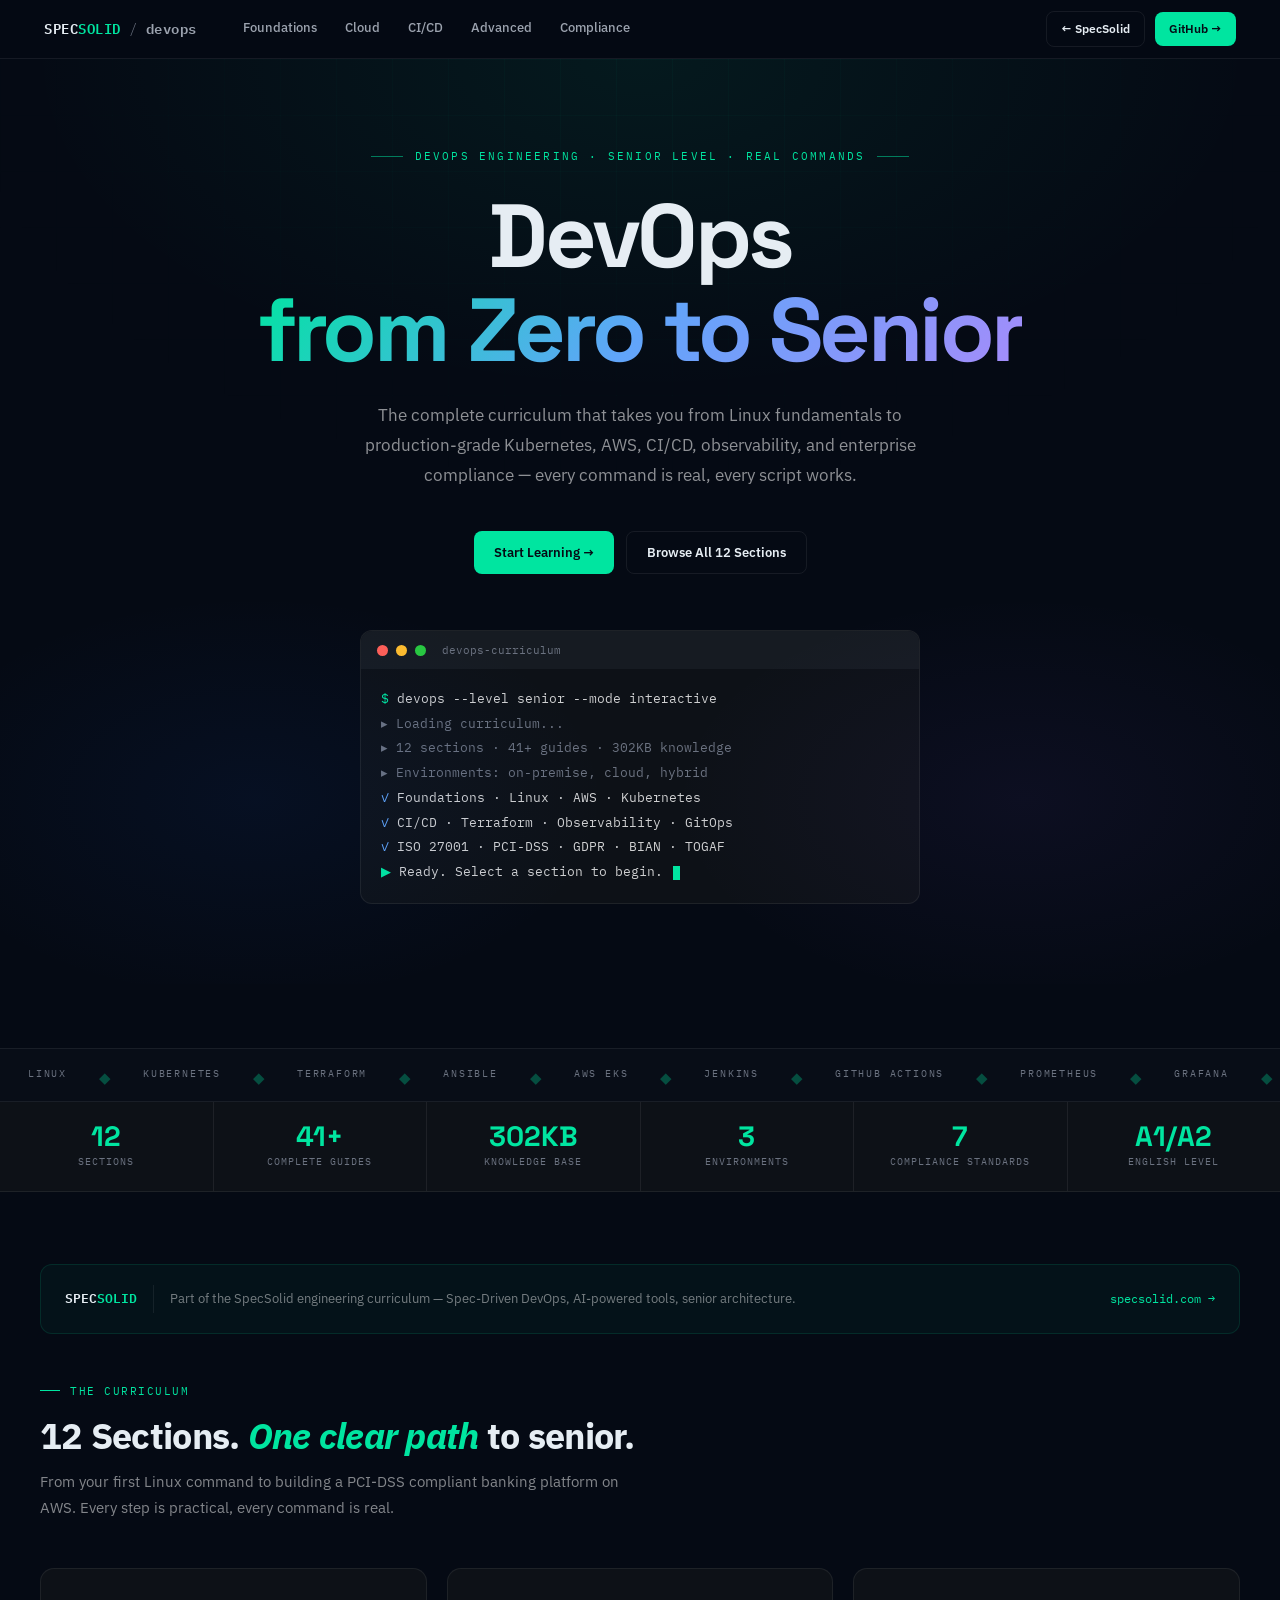
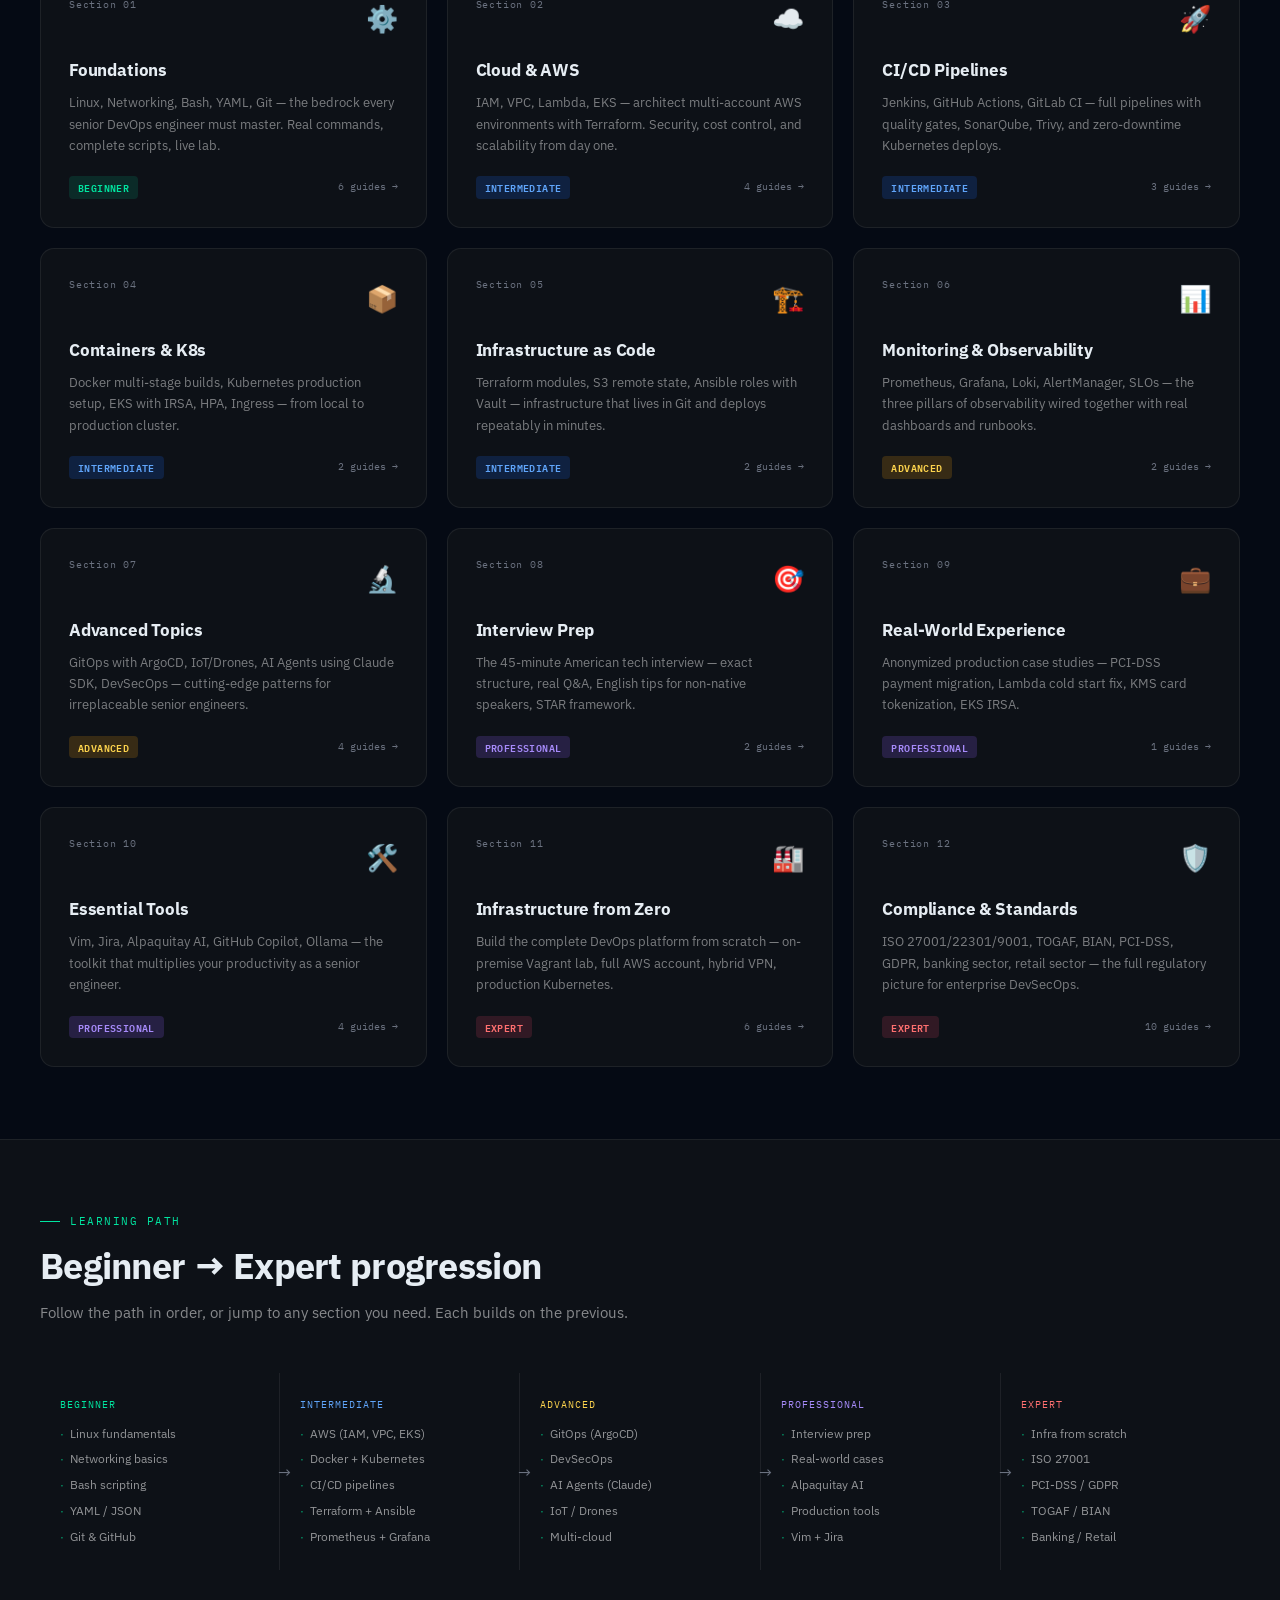
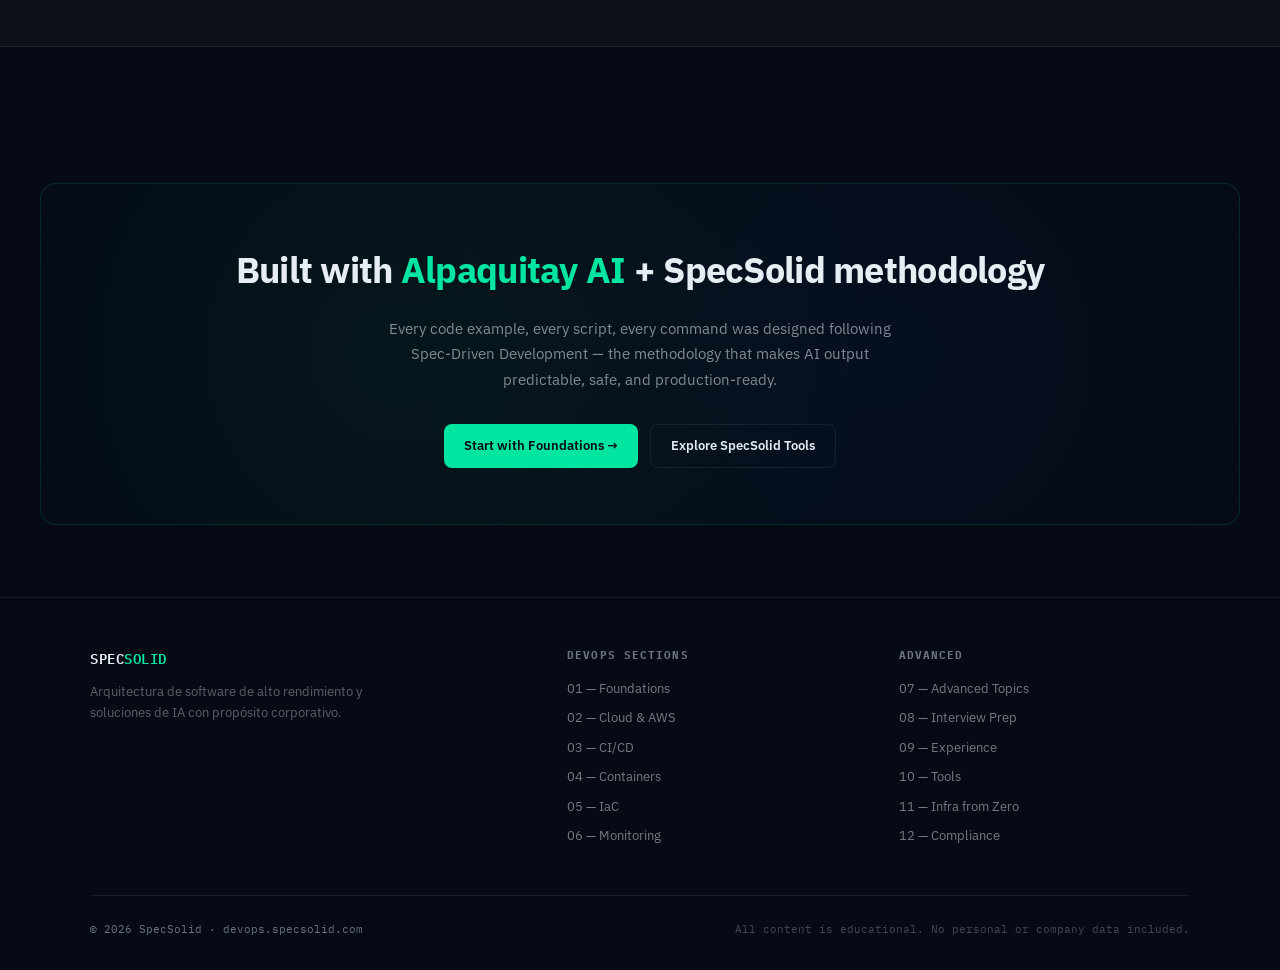
==== index.html @ faee8c1a "feat: level up devops" ====
<!DOCTYPE html>
<html lang="en">
<head>
<meta charset="UTF-8">
<meta name="viewport" content="width=device-width, initial-scale=1.0">
<title>DevOps Engineering — From Zero to Senior · SpecSolid</title>
<meta name="description" content="Complete DevOps curriculum: Linux, AWS, Kubernetes, Terraform, CI/CD, Observability, Compliance. 12 sections, 41+ guides, real commands. Built by SpecSolid.">
<meta name="author" content="SpecSolid">
<meta name="theme-color" content="#050a14">
<link rel="icon" type="image/svg+xml" href="https://www.specsolid.com/favicon.svg">
<link rel="preconnect" href="https://fonts.googleapis.com">
<link href="https://fonts.googleapis.com/css2?family=IBM+Plex+Mono:wght@300;400;600&family=IBM+Plex+Sans:wght@300;400;600;700;800&family=Space+Grotesk:wght@700&display=swap" rel="stylesheet">
<style>
:root{
  --ink:#050a14;--paper:#f4f1eb;
  --signal:#00e5a0;--signal-dim:#00a872;
  --accent:#ff4b6e;--blue:#1a5fe4;--warn:#f59e0b;
  --muted:#6b7280;--muted-lt:#9ca3af;--text:#e6edf3;
  --s1:#0d1117;--s2:#161b22;--s3:#21262d;--s4:#30363d;
  --border:rgba(255,255,255,.07);
  --radius:8px;
  --mono:'IBM Plex Mono',monospace;
  --sans:'IBM Plex Sans',sans-serif;
}
*,*::before,*::after{box-sizing:border-box;margin:0;padding:0}
html{scroll-behavior:smooth}
body{font-family:var(--sans);background:var(--ink);color:var(--text);min-height:100vh;font-size:15px;line-height:1.65;-webkit-font-smoothing:antialiased}
a{color:var(--signal);text-decoration:none}
a:hover{text-decoration:underline}
::-webkit-scrollbar{width:5px}
::-webkit-scrollbar-track{background:var(--s1)}
::-webkit-scrollbar-thumb{background:var(--s4);border-radius:3px}

/* NAV */
header{position:sticky;top:0;z-index:100;background:rgba(5,10,20,.92);backdrop-filter:blur(12px);border-bottom:1px solid var(--border)}
.nav-inner{max-width:1240px;margin:0 auto;padding:0 24px;height:58px;display:flex;align-items:center;gap:0}
.brand{font-family:var(--mono);font-size:14px;font-weight:600;color:var(--text);letter-spacing:.04em;margin-right:32px;white-space:nowrap;text-decoration:none}
.brand span{color:var(--signal)}
.brand .sep{color:var(--muted);margin:0 8px;font-weight:300}
.brand .sub{color:var(--muted-lt)}
.nav-links{display:flex;gap:0;flex:1}
.nav-link{color:var(--muted-lt);font-size:13px;padding:0 14px;height:58px;white-space:nowrap;transition:color .15s;border-bottom:2px solid transparent;font-weight:500;text-decoration:none;display:flex;align-items:center}
.nav-link:hover{color:#fff;text-decoration:none}
.nav-link.active{color:var(--signal);border-bottom-color:var(--signal)}
.nav-cta{margin-left:auto;display:flex;align-items:center;gap:10px}
.btn{display:inline-flex;align-items:center;gap:6px;padding:10px 20px;border-radius:var(--radius);font-size:13px;font-weight:600;cursor:pointer;border:none;transition:transform .12s,box-shadow .12s;font-family:var(--sans);text-decoration:none;white-space:nowrap}
.btn:hover{transform:translateY(-1px);box-shadow:0 4px 16px rgba(0,0,0,.3);text-decoration:none}
.btn-p{background:var(--signal);color:var(--ink)}
.btn-o{background:transparent;color:var(--text);border:1.5px solid var(--border)}
.btn-o:hover{border-color:var(--signal);color:var(--signal)}
.btn-sm{padding:7px 14px;font-size:12px}
.hamburger{display:none;background:none;border:none;color:var(--text);font-size:18px;cursor:pointer;padding:6px}
.mobile-menu{display:none;position:fixed;top:58px;left:0;right:0;background:var(--s1);border-bottom:1px solid var(--border);padding:16px 24px;flex-direction:column;gap:4px;z-index:99}
.mobile-menu.open{display:flex}
.mobile-link{color:var(--muted-lt);font-size:14px;padding:10px 0;border-bottom:1px solid var(--border);text-decoration:none;transition:color .15s}
.mobile-link:hover{color:var(--signal);text-decoration:none}

/* HERO */
.hero-wrap{position:relative;overflow:hidden;padding:88px 24px 80px;text-align:center}
.hero-wrap::before{content:'';position:absolute;inset:0;background:
  radial-gradient(ellipse 80% 60% at 50% 0%,rgba(0,229,160,.07) 0%,transparent 60%),
  radial-gradient(ellipse 50% 40% at 20% 80%,rgba(26,95,228,.07) 0%,transparent 55%),
  radial-gradient(ellipse 50% 40% at 80% 80%,rgba(139,92,246,.06) 0%,transparent 55%);
  pointer-events:none}
.hero-grid-bg{position:absolute;inset:0;background-image:linear-gradient(rgba(0,229,160,.03) 1px,transparent 1px),linear-gradient(90deg,rgba(0,229,160,.03) 1px,transparent 1px);background-size:56px 56px;pointer-events:none;mask-image:radial-gradient(ellipse 80% 70% at 50% 0%,black 0%,transparent 70%)}
.eyebrow{font-family:var(--mono);font-size:11px;color:var(--signal);letter-spacing:.2em;text-transform:uppercase;margin-bottom:24px;display:flex;align-items:center;justify-content:center;gap:12px}
.eyebrow::before,.eyebrow::after{content:'';display:inline-block;width:32px;height:1px;background:var(--signal);opacity:.5}
.hero-title{font-family:'Space Grotesk',var(--sans);font-size:clamp(2.8rem,7vw,6rem);font-weight:700;letter-spacing:-.04em;line-height:1.05;margin-bottom:24px;position:relative}
.hero-title .grad{background:linear-gradient(130deg,var(--signal) 0%,#60a5fa 50%,#a78bfa 100%);-webkit-background-clip:text;-webkit-text-fill-color:transparent;background-clip:text}
.hero-sub{font-size:17px;color:rgba(255,255,255,.55);max-width:580px;margin:0 auto 40px;line-height:1.75}
.hero-ctas{display:flex;gap:12px;justify-content:center;flex-wrap:wrap;margin-bottom:56px}

/* TERMINAL BLOCK */
.terminal{background:var(--s1);border:1px solid var(--border);border-radius:12px;max-width:560px;margin:0 auto;text-align:left;overflow:hidden}
.terminal-bar{background:var(--s2);padding:10px 16px;display:flex;align-items:center;gap:8px}
.t-dot{width:11px;height:11px;border-radius:50%}
.t-dot.r{background:#ff5f57}
.t-dot.y{background:#febc2e}
.t-dot.g{background:#28c840}
.terminal-body{padding:18px 20px;font-family:var(--mono);font-size:13px;line-height:1.9}
.tc-g{color:var(--signal)}
.tc-b{color:#60a5fa}
.tc-y{color:#fcd34d}
.tc-m{color:var(--muted)}
.tc-w{color:rgba(255,255,255,.8)}
.t-cursor{display:inline-block;width:7px;height:14px;background:var(--signal);vertical-align:middle;margin-left:2px;animation:blink .9s step-end infinite}
@keyframes blink{0%,100%{opacity:1}50%{opacity:0}}

/* MARQUEE */
.marquee-strip{overflow:hidden;border-top:1px solid var(--border);border-bottom:1px solid var(--border);padding:11px 0;background:rgba(255,255,255,.01);margin-top:64px}
.marquee-track{display:inline-flex;white-space:nowrap;animation:mrun 32s linear infinite}
.marquee-track:hover{animation-play-state:paused}
@keyframes mrun{from{transform:translateX(0)}to{transform:translateX(-50%)}}
.marquee-item{font-family:var(--mono);font-size:10px;text-transform:uppercase;letter-spacing:.18em;color:var(--muted);padding:0 28px}
.marquee-dot{color:rgba(0,229,160,.3);padding:0 4px}

/* STATS BAR */
.stats-bar{display:flex;gap:0;border-bottom:1px solid var(--border);background:var(--s1)}
.stat-item{flex:1;padding:20px 24px;border-right:1px solid var(--border);text-align:center}
.stat-item:last-child{border-right:none}
.stat-num{font-family:'Space Grotesk',var(--mono);font-size:28px;font-weight:700;color:var(--signal);line-height:1}
.stat-lbl{font-family:var(--mono);font-size:10px;color:var(--muted);text-transform:uppercase;letter-spacing:.1em;margin-top:4px}

/* SECTIONS */
section{padding:72px 24px}
.inner{max-width:1200px;margin:0 auto}
.section-label{font-family:var(--mono);font-size:11px;color:var(--signal);letter-spacing:.14em;text-transform:uppercase;margin-bottom:14px;display:flex;align-items:center;gap:10px}
.section-label::before{content:'';display:inline-block;width:20px;height:1px;background:var(--signal)}
.section-h2{font-size:clamp(22px,3.5vw,36px);font-weight:800;letter-spacing:-.02em;line-height:1.2;margin-bottom:12px}
.section-sub{font-size:15px;color:rgba(255,255,255,.5);max-width:600px;line-height:1.7;margin-bottom:48px}

/* CARDS GRID */
.cards-grid{display:grid;grid-template-columns:repeat(auto-fill,minmax(320px,1fr));gap:20px}
.card{background:var(--s1);border:1px solid var(--border);border-radius:14px;padding:28px;transition:transform .2s,border-color .2s,box-shadow .2s;position:relative;overflow:hidden;display:flex;flex-direction:column;text-decoration:none;color:var(--text)}
.card::before{content:'';position:absolute;top:0;left:0;right:0;height:2px;opacity:0;transition:opacity .2s;background:var(--signal)}
.card:hover{transform:translateY(-4px);border-color:rgba(0,229,160,.25);box-shadow:0 12px 40px rgba(0,0,0,.4);text-decoration:none;color:var(--text)}
.card:hover::before{opacity:1}
.card-head{display:flex;align-items:flex-start;justify-content:space-between;margin-bottom:16px}
.card-num{font-family:var(--mono);font-size:10px;color:var(--muted);letter-spacing:.08em}
.card-icon{font-size:26px}
.card h3{font-size:17px;font-weight:700;margin-bottom:8px;letter-spacing:-.01em}
.card p{font-size:13px;color:rgba(255,255,255,.45);line-height:1.65;margin-bottom:20px;flex:1}
.card-footer{display:flex;align-items:center;justify-content:space-between;margin-top:auto}
.card-files{font-family:var(--mono);font-size:10px;color:var(--muted)}
.tag{display:inline-block;font-family:var(--mono);font-size:10px;padding:3px 9px;border-radius:4px;font-weight:600;text-transform:uppercase;letter-spacing:.04em}
.tag-g{background:rgba(0,229,160,.12);color:var(--signal)}
.tag-b{background:rgba(26,95,228,.2);color:#60a5fa}
.tag-w{background:rgba(245,158,11,.18);color:#fcd34d}
.tag-r{background:rgba(255,75,110,.15);color:#ff7070}
.tag-v{background:rgba(139,92,246,.2);color:#a78bfa}

/* LEARNING PATH */
.path-section{background:var(--s1);border-top:1px solid var(--border);border-bottom:1px solid var(--border)}
.path-track{display:flex;align-items:stretch;gap:0;margin-top:48px;overflow-x:auto;padding-bottom:4px}
.path-step{flex:1;min-width:160px;padding:24px 20px;position:relative;border-right:1px solid var(--border)}
.path-step:last-child{border-right:none}
.path-step::after{content:'→';position:absolute;right:-12px;top:50%;transform:translateY(-50%);color:var(--muted);font-size:16px;z-index:1}
.path-step:last-child::after{display:none}
.path-level{font-family:var(--mono);font-size:10px;text-transform:uppercase;letter-spacing:.1em;margin-bottom:10px}
.path-step:nth-child(1) .path-level{color:var(--signal)}
.path-step:nth-child(2) .path-level{color:#60a5fa}
.path-step:nth-child(3) .path-level{color:#fcd34d}
.path-step:nth-child(4) .path-level{color:#a78bfa}
.path-step:nth-child(5) .path-level{color:#ff7070}
.path-topics{display:flex;flex-direction:column;gap:6px}
.path-topic{font-size:12px;color:rgba(255,255,255,.55);display:flex;align-items:center;gap:6px}
.path-topic::before{content:'·';color:var(--signal-dim);flex-shrink:0}

/* CALLOUT */
.callout{background:var(--ink);border:1px solid rgba(0,229,160,.15);border-radius:16px;padding:56px 48px;text-align:center;position:relative;overflow:hidden;margin-top:64px}
.callout::before{content:'';position:absolute;inset:0;background:radial-gradient(circle at 30% 50%,rgba(0,229,160,.06),transparent 55%),radial-gradient(circle at 70% 50%,rgba(26,95,228,.06),transparent 55%);pointer-events:none}
.callout h2{font-size:clamp(22px,3vw,36px);font-weight:800;letter-spacing:-.02em;margin-bottom:16px;position:relative}
.callout p{font-size:15px;color:rgba(255,255,255,.5);max-width:520px;margin:0 auto 32px;line-height:1.7;position:relative}
.callout .ctas{display:flex;gap:12px;justify-content:center;flex-wrap:wrap;position:relative}

/* SPECSOLID BRIDGE */
.bridge{display:flex;align-items:center;gap:16px;background:rgba(0,229,160,.04);border:1px solid rgba(0,229,160,.12);border-radius:12px;padding:20px 24px;margin-bottom:48px;text-decoration:none;transition:border-color .2s,background .2s}
.bridge:hover{border-color:rgba(0,229,160,.3);background:rgba(0,229,160,.07);text-decoration:none}
.bridge-logo{font-family:var(--mono);font-size:13px;font-weight:600;color:var(--text);white-space:nowrap}
.bridge-logo span{color:var(--signal)}
.bridge-sep{width:1px;height:28px;background:var(--border)}
.bridge-text{font-size:13px;color:rgba(255,255,255,.45)}
.bridge-arrow{margin-left:auto;color:var(--signal);font-family:var(--mono);font-size:12px;white-space:nowrap}

/* FOOTER */
footer{background:var(--ink);border-top:1px solid var(--border);padding:48px 24px 32px}
.footer-inner{max-width:1100px;margin:0 auto}
.footer-top{display:grid;grid-template-columns:1.5fr 1fr 1fr;gap:40px;margin-bottom:40px}
.footer-top h4{font-family:var(--mono);font-size:11px;text-transform:uppercase;letter-spacing:.1em;color:var(--muted);margin-bottom:14px}
.footer-link{display:block;font-size:13px;color:rgba(255,255,255,.45);margin-bottom:8px;transition:color .15s;text-decoration:none}
.footer-link:hover{color:var(--signal);text-decoration:none}
.footer-bottom{border-top:1px solid var(--border);padding-top:24px;display:flex;align-items:center;justify-content:space-between;flex-wrap:wrap;gap:12px}
.footer-copy{font-family:var(--mono);font-size:11px;color:var(--muted)}

/* RESPONSIVE */
@media(max-width:960px){
  .stats-bar{flex-wrap:wrap}
  .stat-item{min-width:50%;border-bottom:1px solid var(--border)}
  .footer-top{grid-template-columns:1fr 1fr}
  .path-track{flex-wrap:nowrap}
}
@media(max-width:720px){
  .nav-links{display:none}
  .hamburger{display:block}
  .footer-top{grid-template-columns:1fr}
  .footer-bottom{flex-direction:column;align-items:flex-start}
  .callout{padding:36px 24px}
  .stats-bar{flex-direction:column}
  .stat-item{border-right:none}
  .bridge{flex-wrap:wrap}
}
</style>
</head>
<body>

<header>
  <div class="nav-inner">
    <a href="https://www.specsolid.com/" class="brand">SPEC<span>SOLID</span><span class="sep">/</span><span class="sub">devops</span></a>
    <nav class="nav-links">
      <a href="#foundations" class="nav-link">Foundations</a>
      <a href="#cloud" class="nav-link">Cloud</a>
      <a href="#cicd" class="nav-link">CI/CD</a>
      <a href="#advanced" class="nav-link">Advanced</a>
      <a href="#compliance" class="nav-link">Compliance</a>
    </nav>
    <div class="nav-cta">
      <a href="https://www.specsolid.com/" class="btn btn-o btn-sm">← SpecSolid</a>
      <a href="https://github.com/sergioide007" target="_blank" class="btn btn-p btn-sm">GitHub →</a>
    </div>
    <button class="hamburger" onclick="document.getElementById('mm').classList.toggle('open')" aria-label="Menu">☰</button>
  </div>
  <div class="mobile-menu" id="mm">
    <a href="#foundations" class="mobile-link" onclick="document.getElementById('mm').classList.remove('open')">Foundations</a>
    <a href="#cloud" class="mobile-link" onclick="document.getElementById('mm').classList.remove('open')">Cloud</a>
    <a href="#cicd" class="mobile-link" onclick="document.getElementById('mm').classList.remove('open')">CI/CD</a>
    <a href="#advanced" class="mobile-link" onclick="document.getElementById('mm').classList.remove('open')">Advanced</a>
    <a href="#compliance" class="mobile-link" onclick="document.getElementById('mm').classList.remove('open')">Compliance</a>
    <a href="https://www.specsolid.com/" class="mobile-link">← SpecSolid</a>
  </div>
</header>

<!-- HERO -->
<div class="hero-wrap">
  <div class="hero-grid-bg"></div>

  <div class="eyebrow">DevOps Engineering · Senior Level · Real Commands</div>

  <h1 class="hero-title">
    DevOps<br>
    <span class="grad" id="roulette">from Zero to Senior</span>
  </h1>
  <p class="hero-sub">
    The complete curriculum that takes you from Linux fundamentals to
    production-grade Kubernetes, AWS, CI/CD, observability, and
    enterprise compliance — every command is real, every script works.
  </p>
  <div class="hero-ctas">
    <a href="foundations/" class="btn btn-p">Start Learning →</a>
    <a href="#sections" class="btn btn-o">Browse All 12 Sections</a>
  </div>

  <!-- Terminal -->
  <div class="terminal">
    <div class="terminal-bar">
      <div class="t-dot r"></div>
      <div class="t-dot y"></div>
      <div class="t-dot g"></div>
      <span style="font-family:var(--mono);font-size:11px;color:var(--muted);margin-left:8px">devops-curriculum</span>
    </div>
    <div class="terminal-body" id="termBody">
      <span class="tc-g">$</span> <span class="tc-w">devops --level senior --mode interactive</span><br>
      <span class="tc-m">▸ Loading curriculum...</span><br>
      <span class="tc-m">▸ 12 sections · 41+ guides · 302KB knowledge</span><br>
      <span class="tc-m">▸ Environments: on-premise, cloud, hybrid</span><br>
      <span class="tc-b">✓</span> <span class="tc-w">Foundations · Linux · AWS · Kubernetes</span><br>
      <span class="tc-b">✓</span> <span class="tc-w">CI/CD · Terraform · Observability · GitOps</span><br>
      <span class="tc-b">✓</span> <span class="tc-w">ISO 27001 · PCI-DSS · GDPR · BIAN · TOGAF</span><br>
      <span class="tc-g">▶</span> <span class="tc-w">Ready. Select a section to begin.</span> <span class="t-cursor"></span>
    </div>
  </div>
</div>

<!-- MARQUEE -->
<div class="marquee-strip">
  <div class="marquee-track">
    <span class="marquee-item">Linux</span><span class="marquee-dot">◆</span>
    <span class="marquee-item">Kubernetes</span><span class="marquee-dot">◆</span>
    <span class="marquee-item">Terraform</span><span class="marquee-dot">◆</span>
    <span class="marquee-item">Ansible</span><span class="marquee-dot">◆</span>
    <span class="marquee-item">AWS EKS</span><span class="marquee-dot">◆</span>
    <span class="marquee-item">Jenkins</span><span class="marquee-dot">◆</span>
    <span class="marquee-item">GitHub Actions</span><span class="marquee-dot">◆</span>
    <span class="marquee-item">Prometheus</span><span class="marquee-dot">◆</span>
    <span class="marquee-item">Grafana</span><span class="marquee-dot">◆</span>
    <span class="marquee-item">ISO 27001</span><span class="marquee-dot">◆</span>
    <span class="marquee-item">PCI-DSS</span><span class="marquee-dot">◆</span>
    <span class="marquee-item">GDPR</span><span class="marquee-dot">◆</span>
    <span class="marquee-item">BIAN</span><span class="marquee-dot">◆</span>
    <span class="marquee-item">TOGAF</span><span class="marquee-dot">◆</span>
    <span class="marquee-item">ArgoCD</span><span class="marquee-dot">◆</span>
    <span class="marquee-item">DevSecOps</span><span class="marquee-dot">◆</span>
    <span class="marquee-item">Linux</span><span class="marquee-dot">◆</span>
    <span class="marquee-item">Kubernetes</span><span class="marquee-dot">◆</span>
    <span class="marquee-item">Terraform</span><span class="marquee-dot">◆</span>
    <span class="marquee-item">Ansible</span><span class="marquee-dot">◆</span>
    <span class="marquee-item">AWS EKS</span><span class="marquee-dot">◆</span>
    <span class="marquee-item">Jenkins</span><span class="marquee-dot">◆</span>
    <span class="marquee-item">GitHub Actions</span><span class="marquee-dot">◆</span>
    <span class="marquee-item">Prometheus</span><span class="marquee-dot">◆</span>
    <span class="marquee-item">Grafana</span><span class="marquee-dot">◆</span>
    <span class="marquee-item">ISO 27001</span><span class="marquee-dot">◆</span>
    <span class="marquee-item">PCI-DSS</span><span class="marquee-dot">◆</span>
    <span class="marquee-item">GDPR</span><span class="marquee-dot">◆</span>
    <span class="marquee-item">BIAN</span><span class="marquee-dot">◆</span>
    <span class="marquee-item">ArgoCD</span><span class="marquee-dot">◆</span>
    <span class="marquee-item">DevSecOps</span><span class="marquee-dot">◆</span>
    <span class="marquee-item">TOGAF</span><span class="marquee-dot">◆</span>
  </div>
</div>

<!-- STATS -->
<div class="stats-bar">
  <div class="stat-item">
    <div class="stat-num">12</div>
    <div class="stat-lbl">Sections</div>
  </div>
  <div class="stat-item">
    <div class="stat-num">41+</div>
    <div class="stat-lbl">Complete Guides</div>
  </div>
  <div class="stat-item">
    <div class="stat-num">302KB</div>
    <div class="stat-lbl">Knowledge Base</div>
  </div>
  <div class="stat-item">
    <div class="stat-num">3</div>
    <div class="stat-lbl">Environments</div>
  </div>
  <div class="stat-item">
    <div class="stat-num">7</div>
    <div class="stat-lbl">Compliance Standards</div>
  </div>
  <div class="stat-item">
    <div class="stat-num">A1/A2</div>
    <div class="stat-lbl">English Level</div>
  </div>
</div>

<!-- SECTIONS -->
<section id="sections">
  <div class="inner">

    <a href="https://www.specsolid.com/" class="bridge">
      <div class="bridge-logo">SPEC<span>SOLID</span></div>
      <div class="bridge-sep"></div>
      <div class="bridge-text">Part of the SpecSolid engineering curriculum — Spec-Driven DevOps, AI-powered tools, senior architecture.</div>
      <div class="bridge-arrow">specsolid.com →</div>
    </a>

    <div class="section-label">The Curriculum</div>
    <h2 class="section-h2">12 Sections. <em style="color:var(--signal)">One clear path</em> to senior.</h2>
    <p class="section-sub">From your first Linux command to building a PCI-DSS compliant banking platform on AWS. Every step is practical, every command is real.</p>

    <div class="cards-grid" id="cardsGrid"></div>
  </div>
</section>

<!-- LEARNING PATH -->
<section class="path-section" id="foundations">
  <div class="inner">
    <div class="section-label">Learning Path</div>
    <h2 class="section-h2">Beginner → Expert progression</h2>
    <p class="section-sub">Follow the path in order, or jump to any section you need. Each builds on the previous.</p>

    <div class="path-track">
      <div class="path-step">
        <div class="path-level">Beginner</div>
        <div class="path-topics">
          <div class="path-topic">Linux fundamentals</div>
          <div class="path-topic">Networking basics</div>
          <div class="path-topic">Bash scripting</div>
          <div class="path-topic">YAML / JSON</div>
          <div class="path-topic">Git & GitHub</div>
        </div>
      </div>
      <div class="path-step">
        <div class="path-level">Intermediate</div>
        <div class="path-topics">
          <div class="path-topic">AWS (IAM, VPC, EKS)</div>
          <div class="path-topic">Docker + Kubernetes</div>
          <div class="path-topic">CI/CD pipelines</div>
          <div class="path-topic">Terraform + Ansible</div>
          <div class="path-topic">Prometheus + Grafana</div>
        </div>
      </div>
      <div class="path-step">
        <div class="path-level">Advanced</div>
        <div class="path-topics">
          <div class="path-topic">GitOps (ArgoCD)</div>
          <div class="path-topic">DevSecOps</div>
          <div class="path-topic">AI Agents (Claude)</div>
          <div class="path-topic">IoT / Drones</div>
          <div class="path-topic">Multi-cloud</div>
        </div>
      </div>
      <div class="path-step">
        <div class="path-level">Professional</div>
        <div class="path-topics">
          <div class="path-topic">Interview prep</div>
          <div class="path-topic">Real-world cases</div>
          <div class="path-topic">Alpaquitay AI</div>
          <div class="path-topic">Production tools</div>
          <div class="path-topic">Vim + Jira</div>
        </div>
      </div>
      <div class="path-step">
        <div class="path-level">Expert</div>
        <div class="path-topics">
          <div class="path-topic">Infra from scratch</div>
          <div class="path-topic">ISO 27001</div>
          <div class="path-topic">PCI-DSS / GDPR</div>
          <div class="path-topic">TOGAF / BIAN</div>
          <div class="path-topic">Banking / Retail</div>
        </div>
      </div>
    </div>
  </div>
</section>

<!-- CALLOUT -->
<section id="compliance">
  <div class="inner">
    <div class="callout">
      <h2>Built with <span style="color:var(--signal)">Alpaquitay AI</span> + SpecSolid methodology</h2>
      <p>Every code example, every script, every command was designed following Spec-Driven Development — the methodology that makes AI output predictable, safe, and production-ready.</p>
      <div class="ctas">
        <a href="foundations/" class="btn btn-p">Start with Foundations →</a>
        <a href="https://www.specsolid.com/tools/" class="btn btn-o">Explore SpecSolid Tools</a>
      </div>
    </div>
  </div>
</section>

<footer>
  <div class="footer-inner">
    <div class="footer-top">
      <div>
        <a href="https://www.specsolid.com/" class="brand" style="display:inline-block;margin-bottom:12px">SPEC<span>SOLID</span></a>
        <p style="font-size:12.5px;color:rgba(255,255,255,.35);line-height:1.65;max-width:280px">
          Arquitectura de software de alto rendimiento y soluciones de IA con propósito corporativo.
        </p>
      </div>
      <div>
        <h4>DevOps Sections</h4>
        <a href="foundations/" class="footer-link">01 — Foundations</a>
        <a href="cloud/" class="footer-link">02 — Cloud & AWS</a>
        <a href="cicd/" class="footer-link">03 — CI/CD</a>
        <a href="containers/" class="footer-link">04 — Containers</a>
        <a href="iac/" class="footer-link">05 — IaC</a>
        <a href="monitoring/" class="footer-link">06 — Monitoring</a>
      </div>
      <div>
        <h4>Advanced</h4>
        <a href="advanced/" class="footer-link">07 — Advanced Topics</a>
        <a href="interview/" class="footer-link">08 — Interview Prep</a>
        <a href="experience/" class="footer-link">09 — Experience</a>
        <a href="tools/" class="footer-link">10 — Tools</a>
        <a href="infra-zero/" class="footer-link">11 — Infra from Zero</a>
        <a href="compliance/" class="footer-link">12 — Compliance</a>
      </div>
    </div>
    <div class="footer-bottom">
      <div class="footer-copy">© 2026 SpecSolid · devops.specsolid.com</div>
      <div class="footer-copy" style="color:rgba(255,255,255,.25)">All content is educational. No personal or company data included.</div>
    </div>
  </div>
</footer>

<script>
const SECTIONS = [
  { num:'01', slug:'foundations', title:'Foundations', desc:'Linux, Networking, Bash, YAML, Git — the bedrock every senior DevOps engineer must master. Real commands, complete scripts, live lab.', diff:'Beginner', tag:'tag-g', icon:'⚙️', files:6, topics:['Linux','Networking','Bash','YAML','Git'] },
  { num:'02', slug:'cloud', title:'Cloud & AWS', desc:'IAM, VPC, Lambda, EKS — architect multi-account AWS environments with Terraform. Security, cost control, and scalability from day one.', diff:'Intermediate', tag:'tag-b', icon:'☁️', files:4, topics:['IAM','VPC','Lambda','EKS','S3'] },
  { num:'03', slug:'cicd', title:'CI/CD Pipelines', desc:'Jenkins, GitHub Actions, GitLab CI — full pipelines with quality gates, SonarQube, Trivy, and zero-downtime Kubernetes deploys.', diff:'Intermediate', tag:'tag-b', icon:'🚀', files:3, topics:['Jenkins','GitHub Actions','GitLab CI','Nexus','SonarQube'] },
  { num:'04', slug:'containers', title:'Containers & K8s', desc:'Docker multi-stage builds, Kubernetes production setup, EKS with IRSA, HPA, Ingress — from local to production cluster.', diff:'Intermediate', tag:'tag-b', icon:'📦', files:2, topics:['Docker','Kubernetes','EKS','Helm','IRSA'] },
  { num:'05', slug:'iac', title:'Infrastructure as Code', desc:'Terraform modules, S3 remote state, Ansible roles with Vault — infrastructure that lives in Git and deploys repeatably in minutes.', diff:'Intermediate', tag:'tag-b', icon:'🏗️', files:2, topics:['Terraform','Ansible','Modules','State','Vault'] },
  { num:'06', slug:'monitoring', title:'Monitoring & Observability', desc:'Prometheus, Grafana, Loki, AlertManager, SLOs — the three pillars of observability wired together with real dashboards and runbooks.', diff:'Advanced', tag:'tag-w', icon:'📊', files:2, topics:['Prometheus','Grafana','Loki','AlertManager','SLOs'] },
  { num:'07', slug:'advanced', title:'Advanced Topics', desc:'GitOps with ArgoCD, IoT/Drones, AI Agents using Claude SDK, DevSecOps — cutting-edge patterns for irreplaceable senior engineers.', diff:'Advanced', tag:'tag-w', icon:'🔬', files:4, topics:['ArgoCD','Drones/IoT','Claude AI','DevSecOps','Alpaquitay'] },
  { num:'08', slug:'interview', title:'Interview Prep', desc:'The 45-minute American tech interview — exact structure, real Q&A, English tips for non-native speakers, STAR framework.', diff:'Professional', tag:'tag-v', icon:'🎯', files:2, topics:['45-min structure','Real Q&A','English tips','Scenario answers'] },
  { num:'09', slug:'experience', title:'Real-World Experience', desc:'Anonymized production case studies — PCI-DSS payment migration, Lambda cold start fix, KMS card tokenization, EKS IRSA.', diff:'Professional', tag:'tag-v', icon:'💼', files:1, topics:['PCI-DSS migration','Lambda optimization','KMS tokenization'] },
  { num:'10', slug:'tools', title:'Essential Tools', desc:'Vim, Jira, Alpaquitay AI, GitHub Copilot, Ollama — the toolkit that multiplies your productivity as a senior engineer.', diff:'Professional', tag:'tag-v', icon:'🛠️', files:4, topics:['Vim','Jira API','Alpaquitay AI','Ollama','Copilot'] },
  { num:'11', slug:'infra-zero', title:'Infrastructure from Zero', desc:'Build the complete DevOps platform from scratch — on-premise Vagrant lab, full AWS account, hybrid VPN, production Kubernetes.', diff:'Expert', tag:'tag-r', icon:'🏭', files:6, topics:['Vagrant Lab','AWS Bootstrap','Hybrid VPN','K8s Production','Full Observability'] },
  { num:'12', slug:'compliance', title:'Compliance & Standards', desc:'ISO 27001/22301/9001, TOGAF, BIAN, PCI-DSS, GDPR, banking sector, retail sector — the full regulatory picture for enterprise DevSecOps.', diff:'Expert', tag:'tag-r', icon:'🛡️', files:10, topics:['ISO 27001','PCI-DSS','GDPR','BIAN','TOGAF','Banking','Retail'] },
];

document.getElementById('cardsGrid').innerHTML = SECTIONS.map(s => `
  <a href="${s.slug}/" class="card">
    <div class="card-head">
      <span class="card-num">Section ${s.num}</span>
      <span class="card-icon">${s.icon}</span>
    </div>
    <h3>${s.title}</h3>
    <p>${s.desc}</p>
    <div class="card-footer">
      <span class="tag ${s.tag}">${s.diff}</span>
      <span class="card-files">${s.files} guides →</span>
    </div>
  </a>`).join('');

/* Roulette */
const WORDS = ['from Zero to Senior', 'on AWS & Kubernetes', 'with CI/CD & GitOps', 'for Banking & Fintech', 'with AI Assistance', 'for Production Scale'];
let idx = 0;
const el = document.getElementById('roulette');
function cycle() {
  el.style.transition = 'opacity .3s,transform .3s';
  el.style.opacity = '0';
  el.style.transform = 'translateY(-20px)';
  setTimeout(() => {
    idx = (idx + 1) % WORDS.length;
    el.textContent = WORDS[idx];
    el.style.transition = 'none';
    el.style.transform = 'translateY(20px)';
    el.getBoundingClientRect();
    el.style.transition = 'opacity .4s,transform .4s';
    el.style.opacity = '1';
    el.style.transform = 'translateY(0)';
  }, 320);
}
setInterval(cycle, 3000);
</script>
</body>
</html>
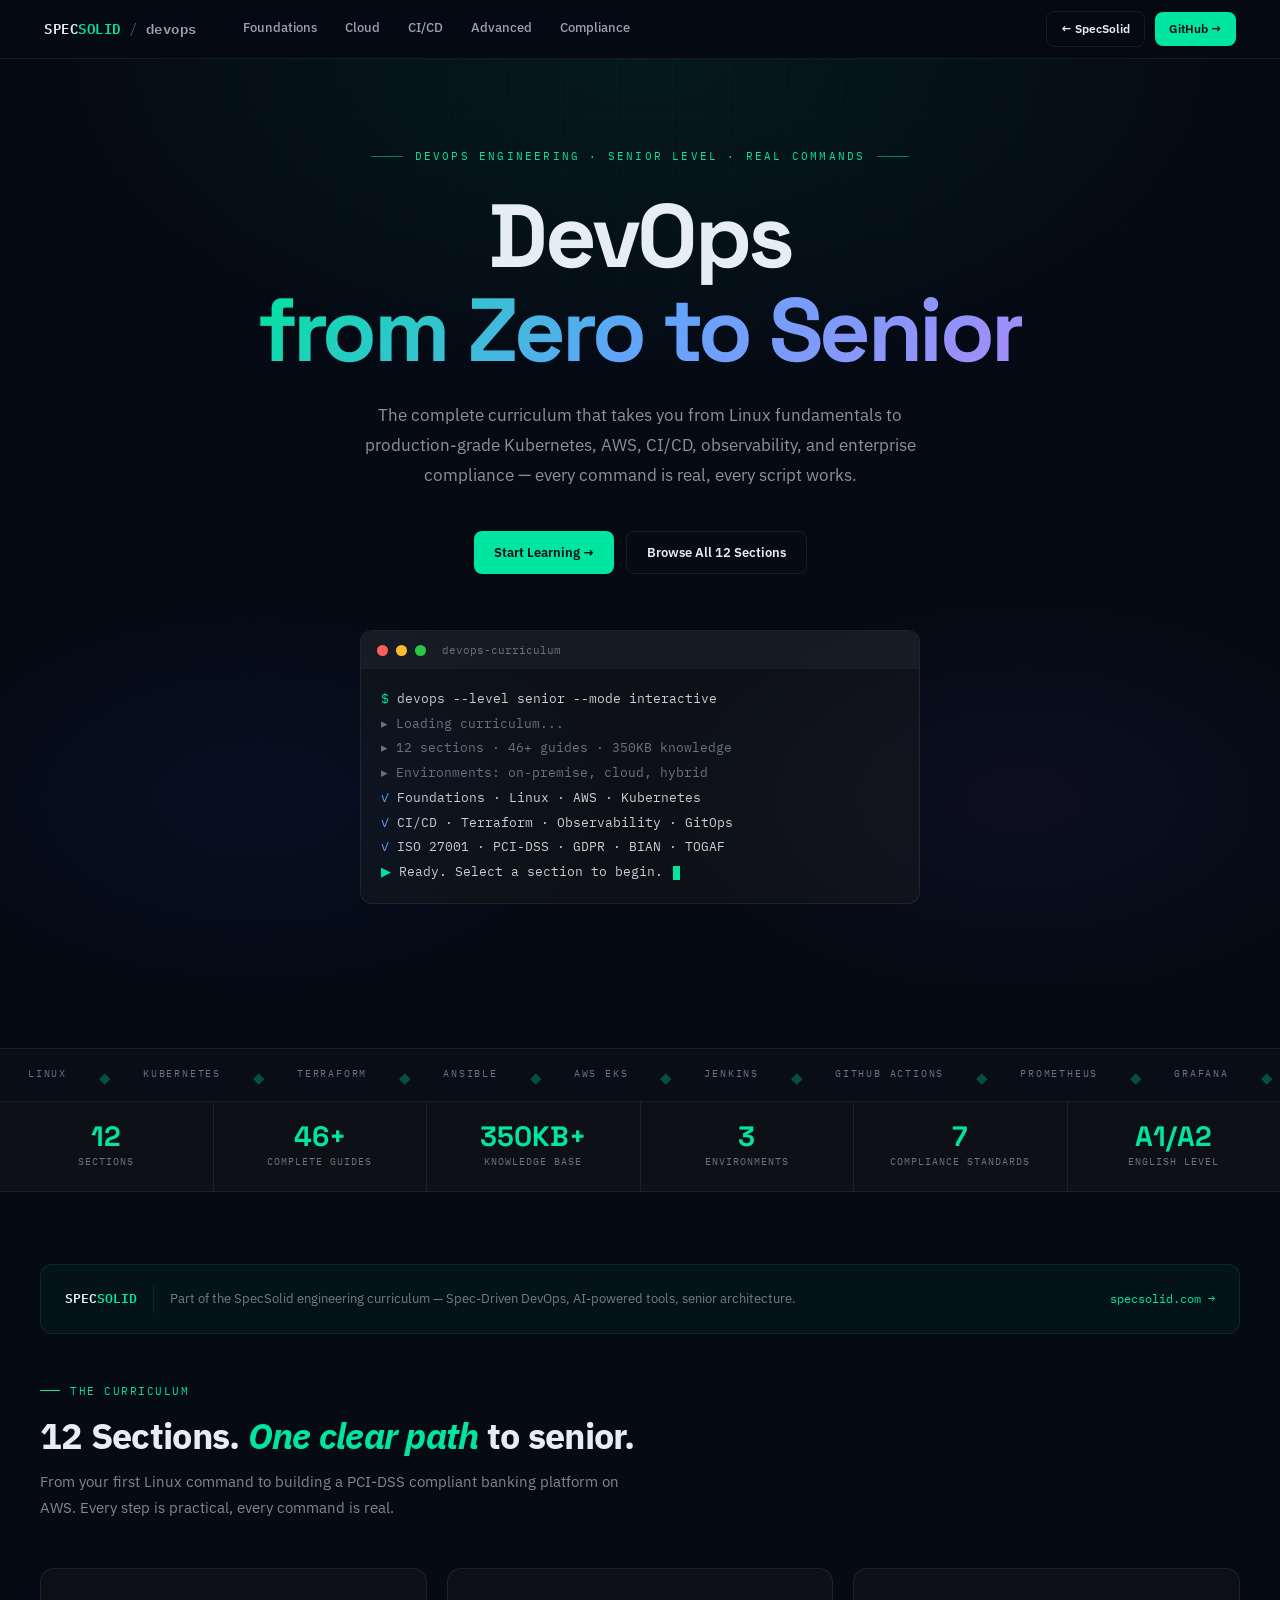
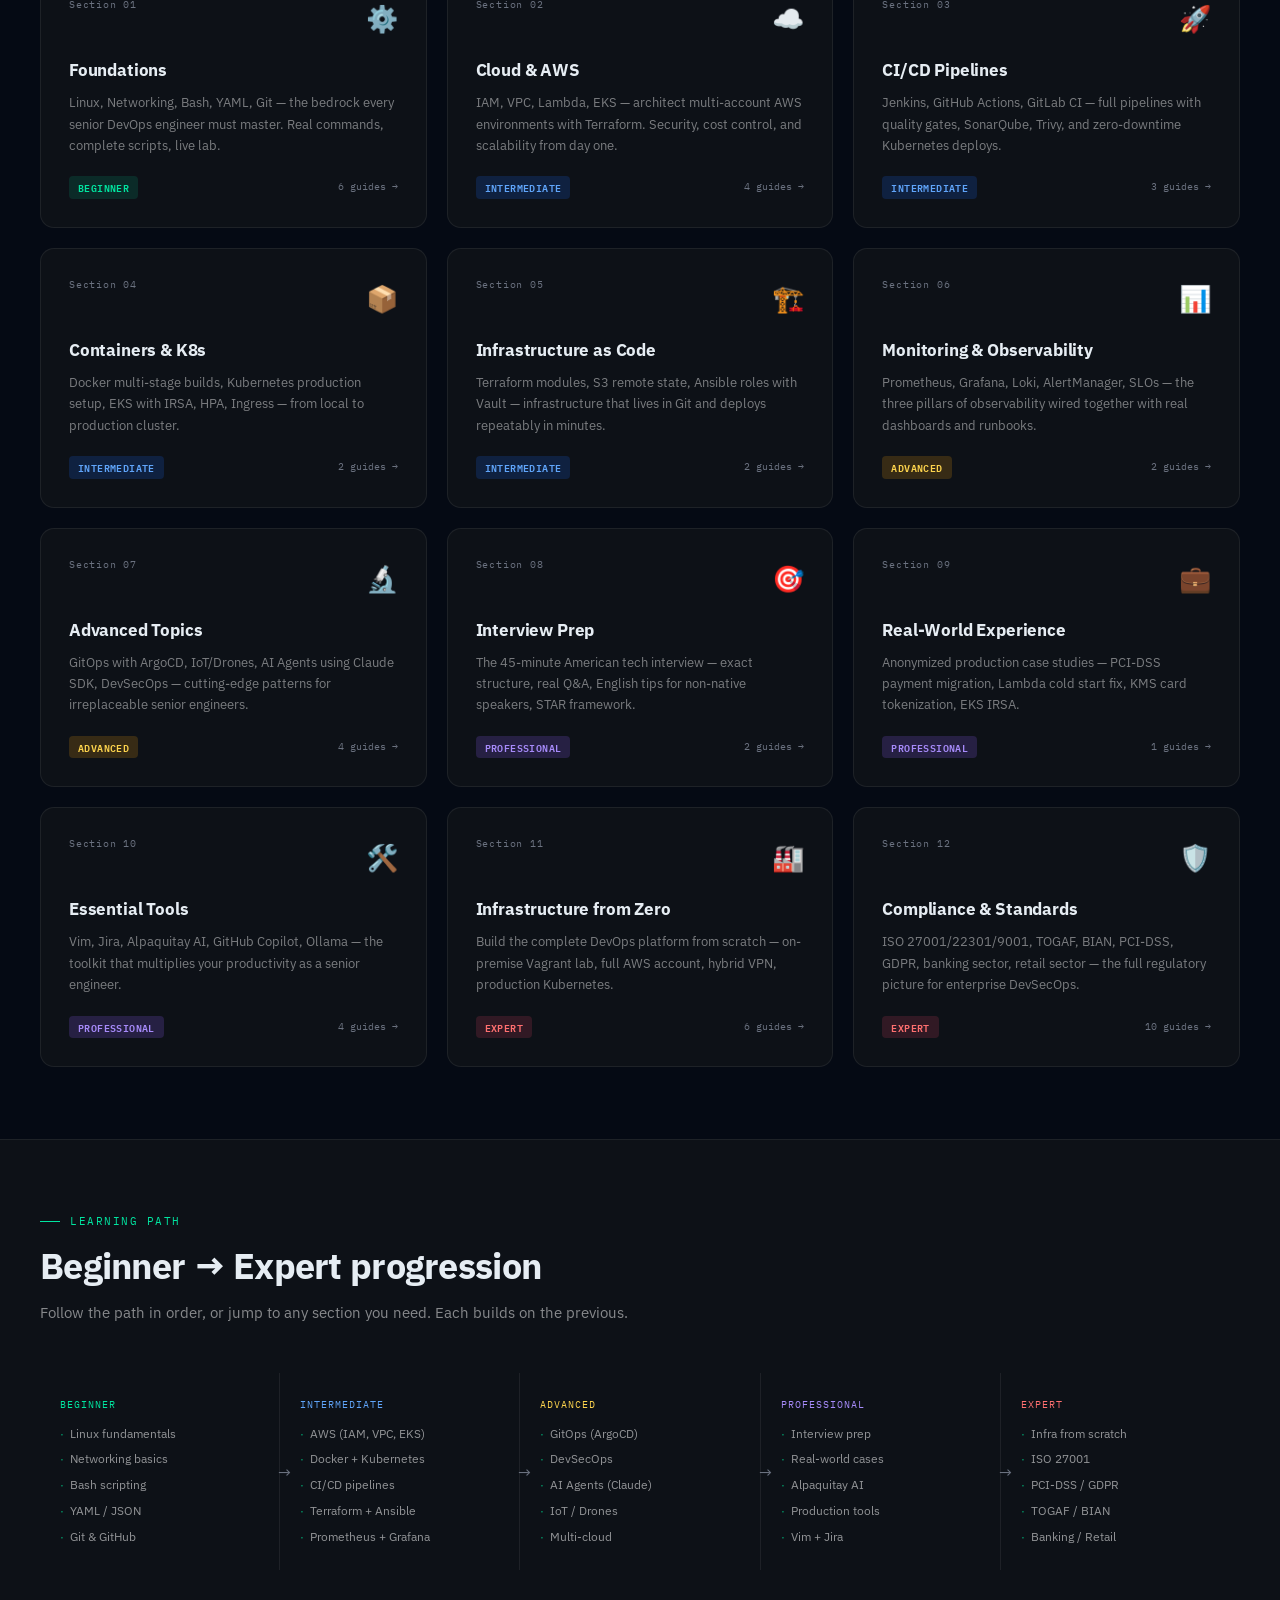
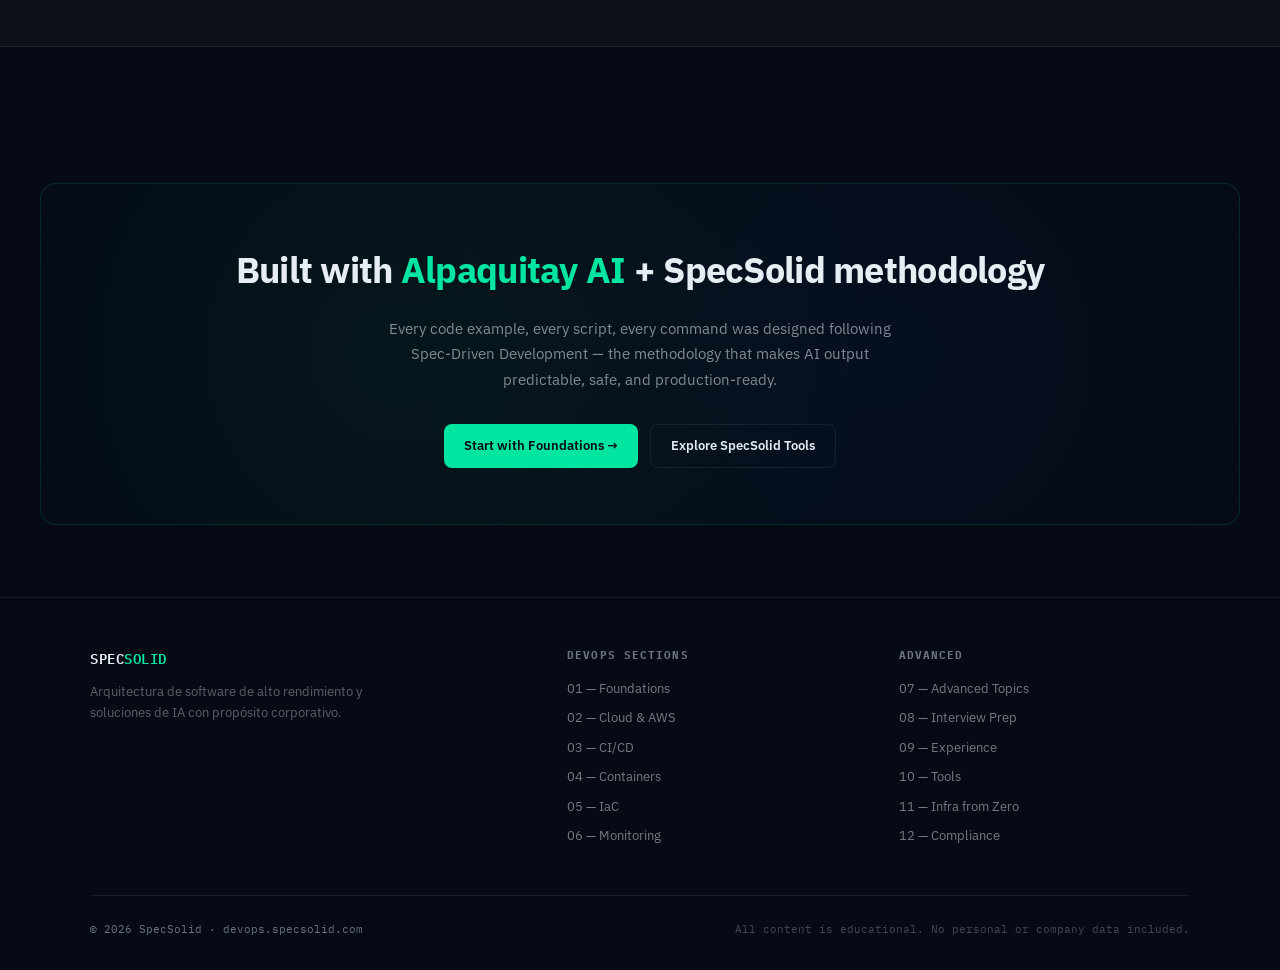
==== commit 838a846b: "feat: git advanced devops" ====
--- a/index.html
+++ b/index.html
@@ -190,6 +190,7 @@
   .bridge{flex-wrap:wrap}
 }
 </style>
+<link rel="stylesheet" href="https://www.specsolid.com/shared/specsolid-search.css">
 </head>
 <body>
 
@@ -250,7 +251,7 @@
     <div class="terminal-body" id="termBody">
       <span class="tc-g">$</span> <span class="tc-w">devops --level senior --mode interactive</span><br>
       <span class="tc-m">▸ Loading curriculum...</span><br>
-      <span class="tc-m">▸ 12 sections · 41+ guides · 302KB knowledge</span><br>
+      <span class="tc-m">▸ 12 sections · 46+ guides · 350KB knowledge</span><br>
       <span class="tc-m">▸ Environments: on-premise, cloud, hybrid</span><br>
       <span class="tc-b">✓</span> <span class="tc-w">Foundations · Linux · AWS · Kubernetes</span><br>
       <span class="tc-b">✓</span> <span class="tc-w">CI/CD · Terraform · Observability · GitOps</span><br>
@@ -305,11 +306,11 @@
     <div class="stat-lbl">Sections</div>
   </div>
   <div class="stat-item">
-    <div class="stat-num">41+</div>
+    <div class="stat-num">46+</div>
     <div class="stat-lbl">Complete Guides</div>
   </div>
   <div class="stat-item">
-    <div class="stat-num">302KB</div>
+    <div class="stat-num">350KB+</div>
     <div class="stat-lbl">Knowledge Base</div>
   </div>
   <div class="stat-item">
@@ -507,5 +508,13 @@
 }
 setInterval(cycle, 3000);
 </script>
+<script>
+window.SpecSearch = {
+  site: 'devops',
+  lang: 'en',
+  topics: ['Kubernetes','Docker','Terraform','CI/CD','Linux Bash','AWS Cloud','GCP','Monitoring Prometheus','ISO 27001','DevOps Interview','Security','Microservices'],
+};
+</script>
+<script src="https://www.specsolid.com/shared/specsolid-search.js" defer></script>
 </body>
 </html>
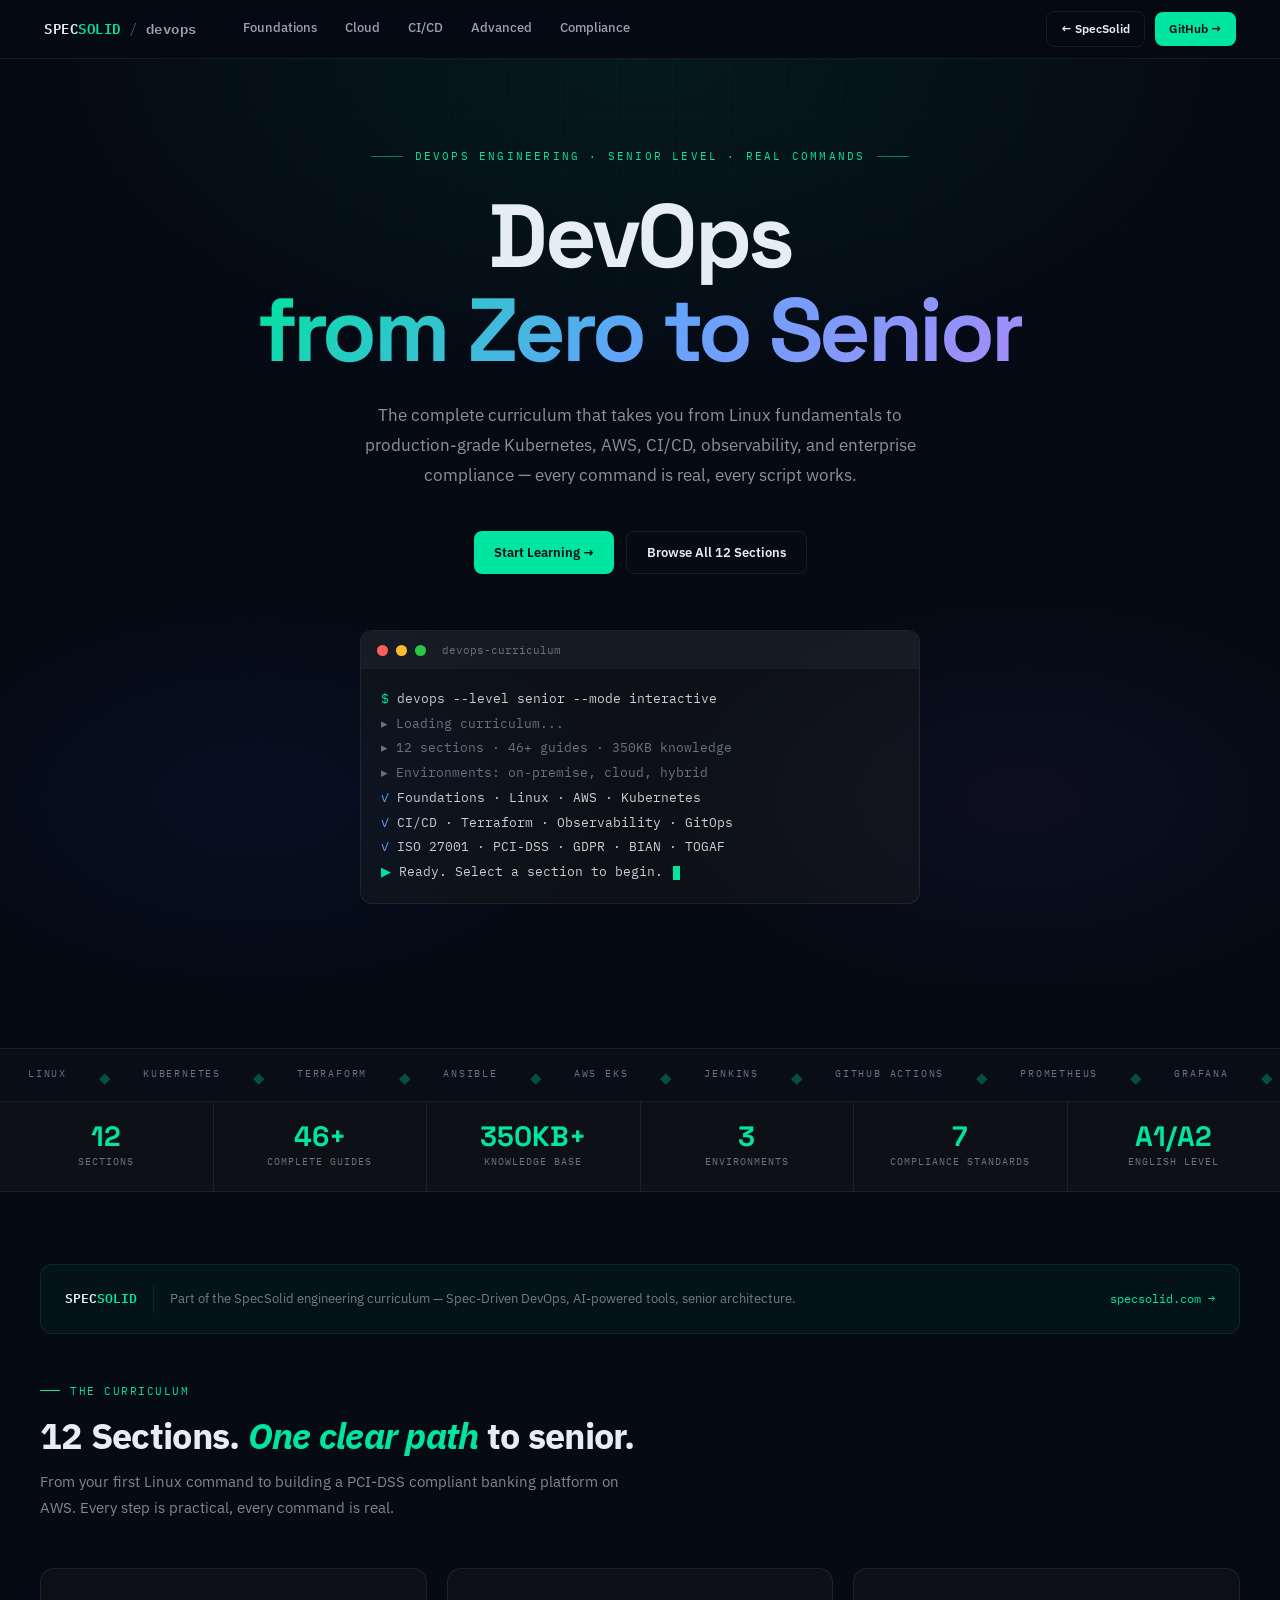
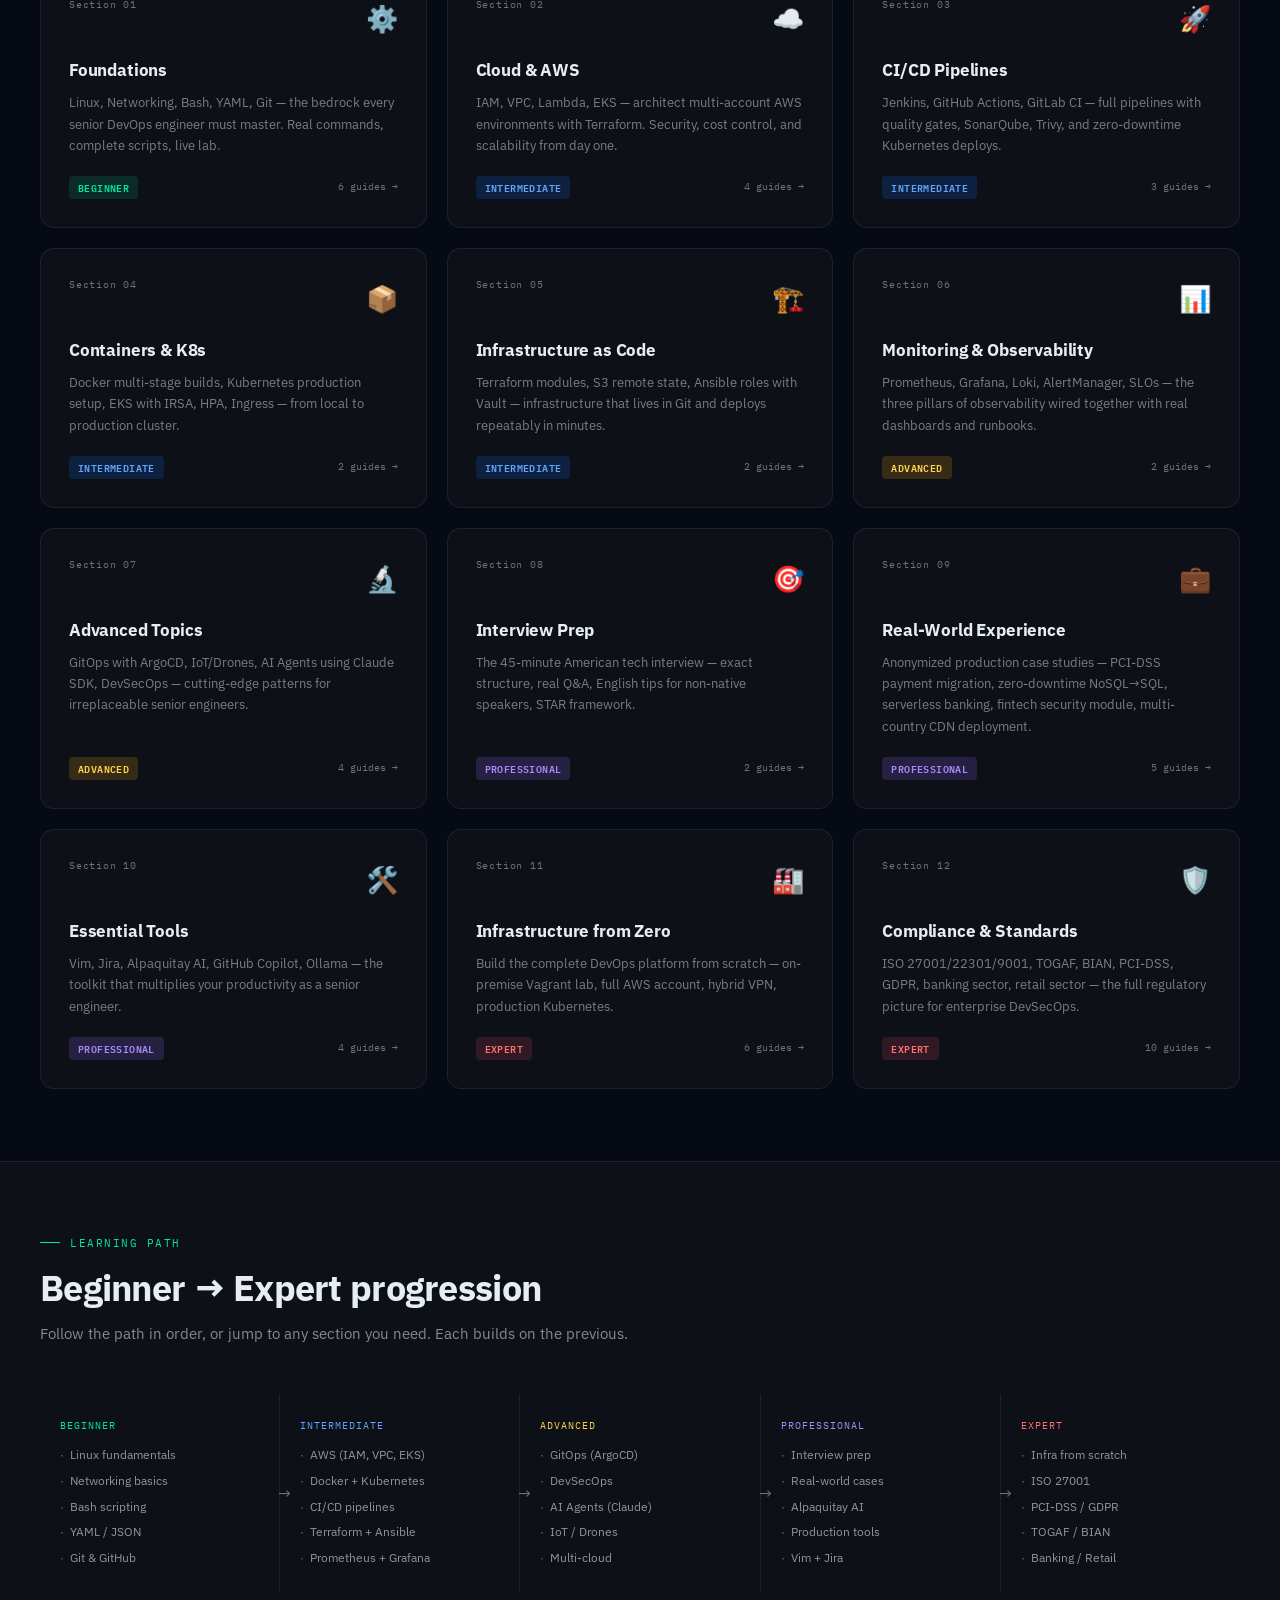
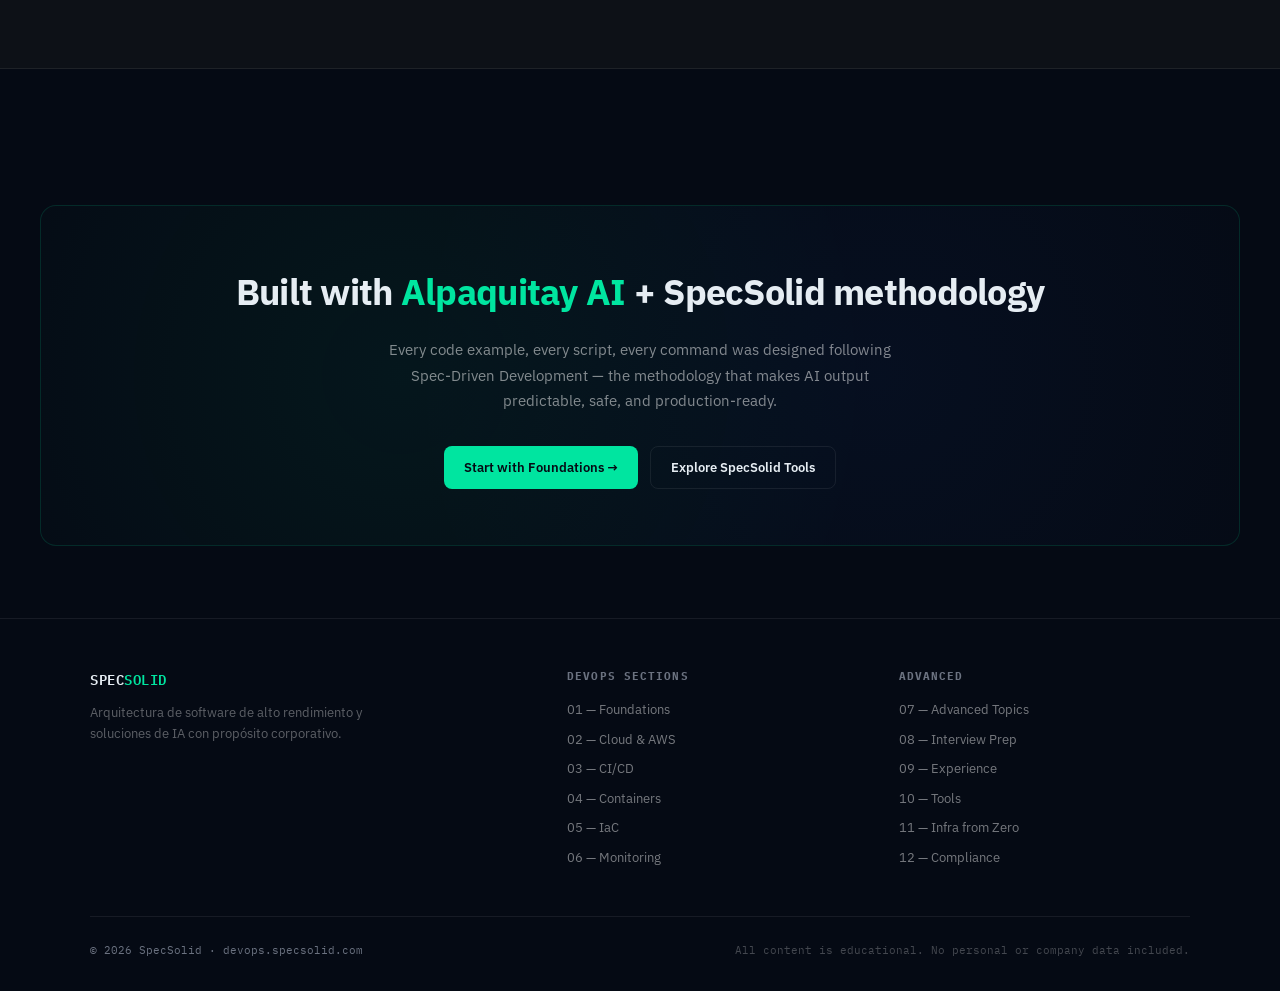
==== commit 37f85d3c: "feat: add files devops experience" ====
--- a/index.html
+++ b/index.html
@@ -467,7 +467,7 @@
   { num:'06', slug:'monitoring', title:'Monitoring & Observability', desc:'Prometheus, Grafana, Loki, AlertManager, SLOs — the three pillars of observability wired together with real dashboards and runbooks.', diff:'Advanced', tag:'tag-w', icon:'📊', files:2, topics:['Prometheus','Grafana','Loki','AlertManager','SLOs'] },
   { num:'07', slug:'advanced', title:'Advanced Topics', desc:'GitOps with ArgoCD, IoT/Drones, AI Agents using Claude SDK, DevSecOps — cutting-edge patterns for irreplaceable senior engineers.', diff:'Advanced', tag:'tag-w', icon:'🔬', files:4, topics:['ArgoCD','Drones/IoT','Claude AI','DevSecOps','Alpaquitay'] },
   { num:'08', slug:'interview', title:'Interview Prep', desc:'The 45-minute American tech interview — exact structure, real Q&A, English tips for non-native speakers, STAR framework.', diff:'Professional', tag:'tag-v', icon:'🎯', files:2, topics:['45-min structure','Real Q&A','English tips','Scenario answers'] },
-  { num:'09', slug:'experience', title:'Real-World Experience', desc:'Anonymized production case studies — PCI-DSS payment migration, Lambda cold start fix, KMS card tokenization, EKS IRSA.', diff:'Professional', tag:'tag-v', icon:'💼', files:1, topics:['PCI-DSS migration','Lambda optimization','KMS tokenization'] },
+  { num:'09', slug:'experience', title:'Real-World Experience', desc:'Anonymized production case studies — PCI-DSS payment migration, zero-downtime NoSQL→SQL, serverless banking, fintech security module, multi-country CDN deployment.', diff:'Professional', tag:'tag-v', icon:'💼', files:5, topics:['PCI-DSS migration','Zero-downtime migration','Serverless banking','Security module','Multi-country CDN'] },
   { num:'10', slug:'tools', title:'Essential Tools', desc:'Vim, Jira, Alpaquitay AI, GitHub Copilot, Ollama — the toolkit that multiplies your productivity as a senior engineer.', diff:'Professional', tag:'tag-v', icon:'🛠️', files:4, topics:['Vim','Jira API','Alpaquitay AI','Ollama','Copilot'] },
   { num:'11', slug:'infra-zero', title:'Infrastructure from Zero', desc:'Build the complete DevOps platform from scratch — on-premise Vagrant lab, full AWS account, hybrid VPN, production Kubernetes.', diff:'Expert', tag:'tag-r', icon:'🏭', files:6, topics:['Vagrant Lab','AWS Bootstrap','Hybrid VPN','K8s Production','Full Observability'] },
   { num:'12', slug:'compliance', title:'Compliance & Standards', desc:'ISO 27001/22301/9001, TOGAF, BIAN, PCI-DSS, GDPR, banking sector, retail sector — the full regulatory picture for enterprise DevSecOps.', diff:'Expert', tag:'tag-r', icon:'🛡️', files:10, topics:['ISO 27001','PCI-DSS','GDPR','BIAN','TOGAF','Banking','Retail'] },
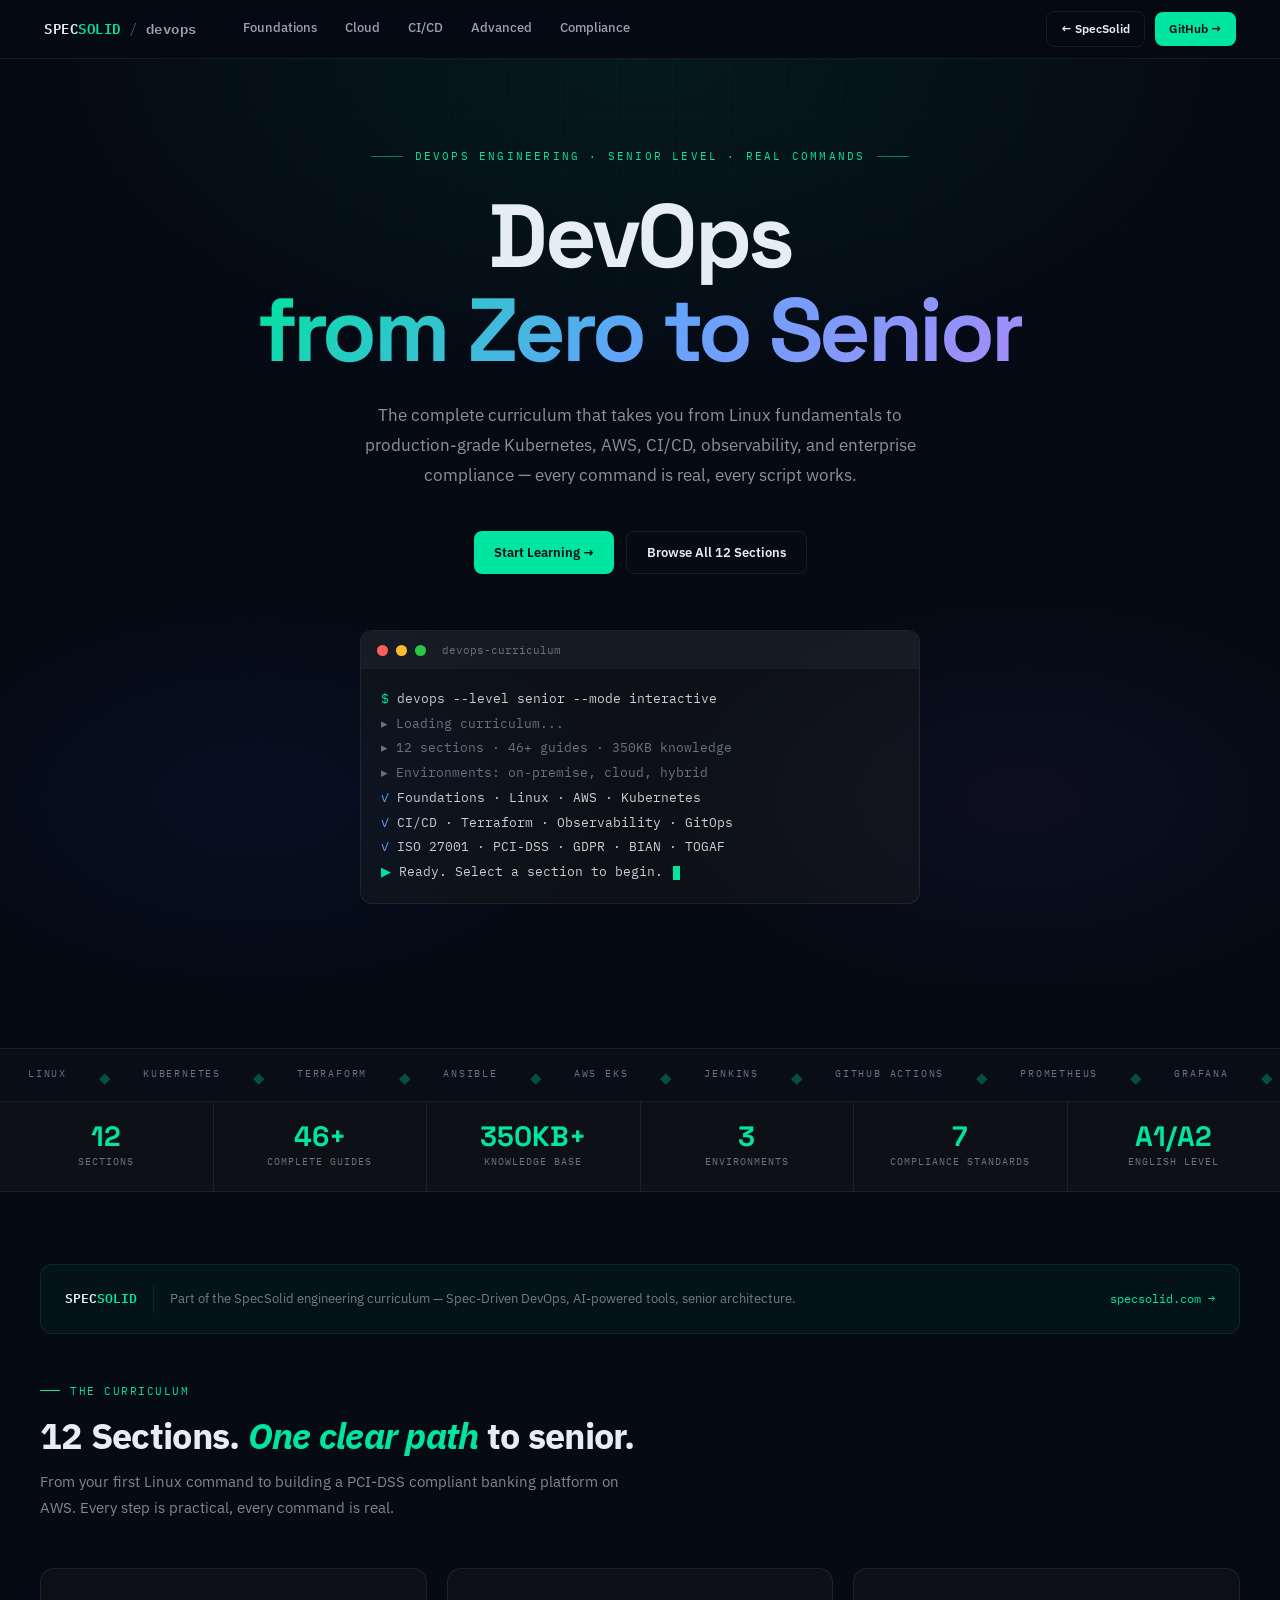
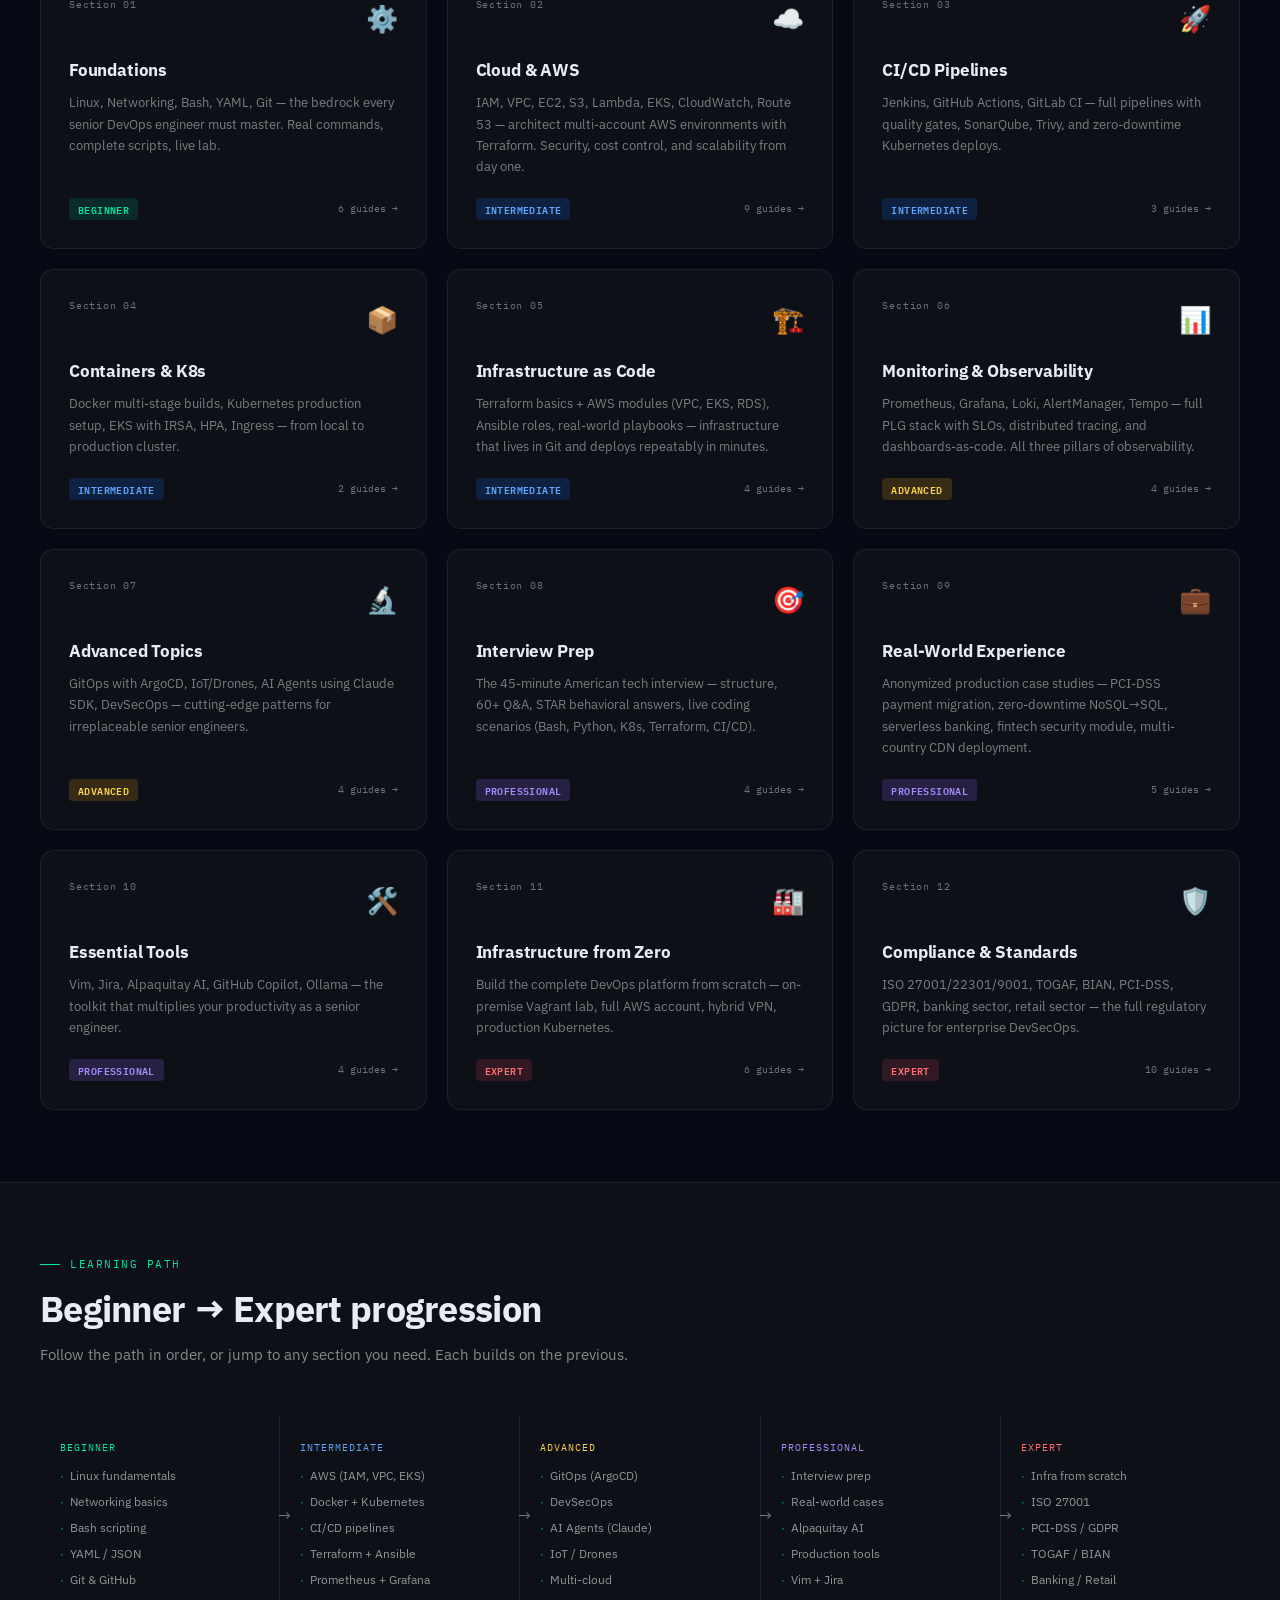
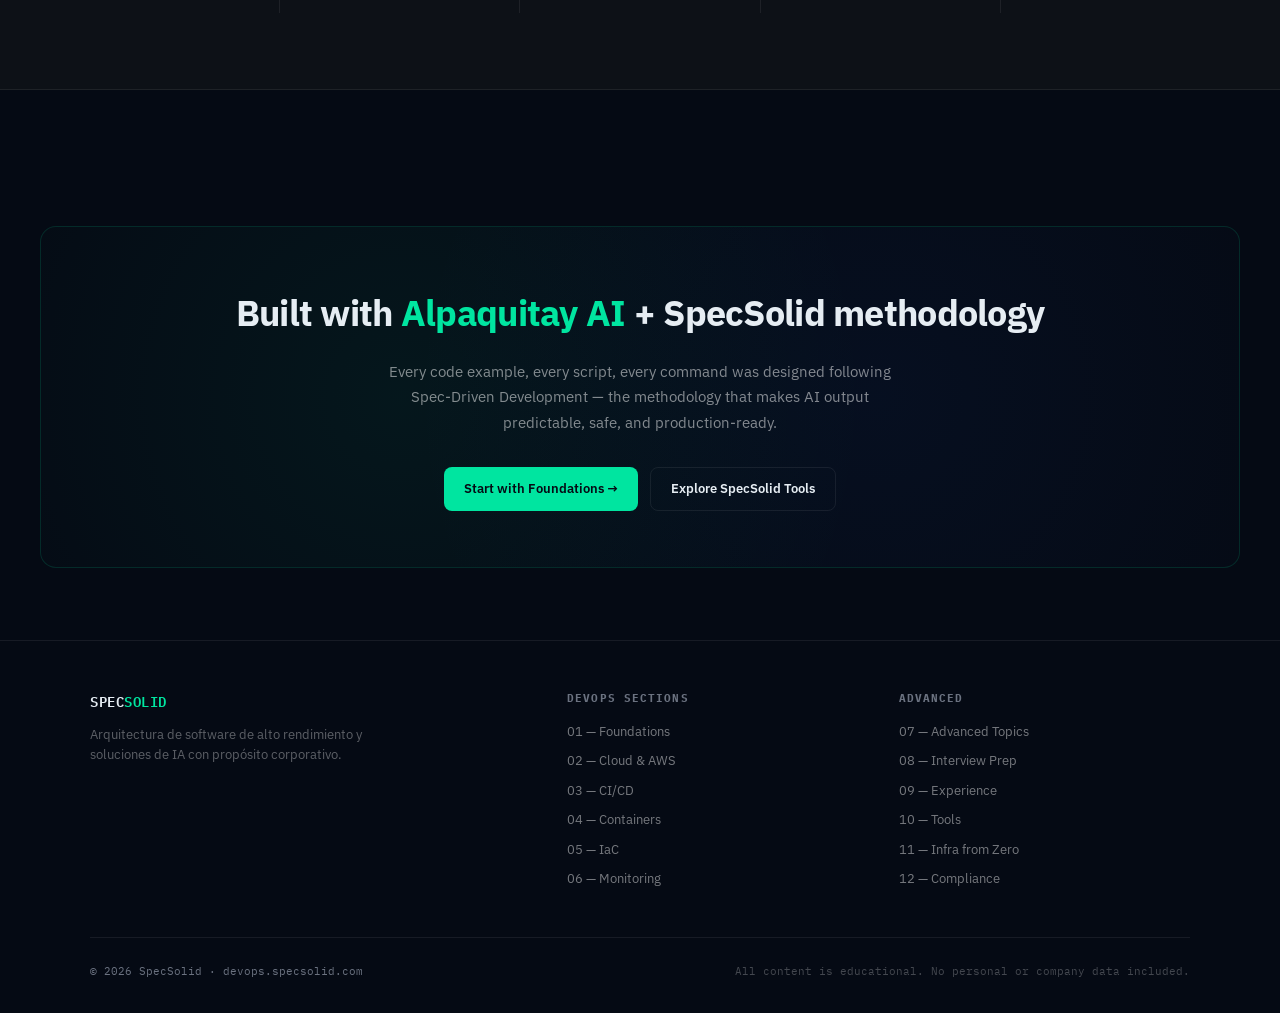
==== commit 54f96081: "feat: new lessons" ====
--- a/index.html
+++ b/index.html
@@ -460,13 +460,13 @@
 <script>
 const SECTIONS = [
   { num:'01', slug:'foundations', title:'Foundations', desc:'Linux, Networking, Bash, YAML, Git — the bedrock every senior DevOps engineer must master. Real commands, complete scripts, live lab.', diff:'Beginner', tag:'tag-g', icon:'⚙️', files:6, topics:['Linux','Networking','Bash','YAML','Git'] },
-  { num:'02', slug:'cloud', title:'Cloud & AWS', desc:'IAM, VPC, Lambda, EKS — architect multi-account AWS environments with Terraform. Security, cost control, and scalability from day one.', diff:'Intermediate', tag:'tag-b', icon:'☁️', files:4, topics:['IAM','VPC','Lambda','EKS','S3'] },
+  { num:'02', slug:'cloud', title:'Cloud & AWS', desc:'IAM, VPC, EC2, S3, Lambda, EKS, CloudWatch, Route 53 — architect multi-account AWS environments with Terraform. Security, cost control, and scalability from day one.', diff:'Intermediate', tag:'tag-b', icon:'☁️', files:9, topics:['IAM','VPC','EC2','S3','Lambda','EKS','CloudWatch','Route 53'] },
   { num:'03', slug:'cicd', title:'CI/CD Pipelines', desc:'Jenkins, GitHub Actions, GitLab CI — full pipelines with quality gates, SonarQube, Trivy, and zero-downtime Kubernetes deploys.', diff:'Intermediate', tag:'tag-b', icon:'🚀', files:3, topics:['Jenkins','GitHub Actions','GitLab CI','Nexus','SonarQube'] },
   { num:'04', slug:'containers', title:'Containers & K8s', desc:'Docker multi-stage builds, Kubernetes production setup, EKS with IRSA, HPA, Ingress — from local to production cluster.', diff:'Intermediate', tag:'tag-b', icon:'📦', files:2, topics:['Docker','Kubernetes','EKS','Helm','IRSA'] },
-  { num:'05', slug:'iac', title:'Infrastructure as Code', desc:'Terraform modules, S3 remote state, Ansible roles with Vault — infrastructure that lives in Git and deploys repeatably in minutes.', diff:'Intermediate', tag:'tag-b', icon:'🏗️', files:2, topics:['Terraform','Ansible','Modules','State','Vault'] },
-  { num:'06', slug:'monitoring', title:'Monitoring & Observability', desc:'Prometheus, Grafana, Loki, AlertManager, SLOs — the three pillars of observability wired together with real dashboards and runbooks.', diff:'Advanced', tag:'tag-w', icon:'📊', files:2, topics:['Prometheus','Grafana','Loki','AlertManager','SLOs'] },
+  { num:'05', slug:'iac', title:'Infrastructure as Code', desc:'Terraform basics + AWS modules (VPC, EKS, RDS), Ansible roles, real-world playbooks — infrastructure that lives in Git and deploys repeatably in minutes.', diff:'Intermediate', tag:'tag-b', icon:'🏗️', files:4, topics:['Terraform','Terraform AWS','Ansible Basics','Ansible Playbooks'] },
+  { num:'06', slug:'monitoring', title:'Monitoring & Observability', desc:'Prometheus, Grafana, Loki, AlertManager, Tempo — full PLG stack with SLOs, distributed tracing, and dashboards-as-code. All three pillars of observability.', diff:'Advanced', tag:'tag-w', icon:'📊', files:4, topics:['Prometheus','Grafana','Loki','AlertManager','Tempo','SLOs'] },
   { num:'07', slug:'advanced', title:'Advanced Topics', desc:'GitOps with ArgoCD, IoT/Drones, AI Agents using Claude SDK, DevSecOps — cutting-edge patterns for irreplaceable senior engineers.', diff:'Advanced', tag:'tag-w', icon:'🔬', files:4, topics:['ArgoCD','Drones/IoT','Claude AI','DevSecOps','Alpaquitay'] },
-  { num:'08', slug:'interview', title:'Interview Prep', desc:'The 45-minute American tech interview — exact structure, real Q&A, English tips for non-native speakers, STAR framework.', diff:'Professional', tag:'tag-v', icon:'🎯', files:2, topics:['45-min structure','Real Q&A','English tips','Scenario answers'] },
+  { num:'08', slug:'interview', title:'Interview Prep', desc:'The 45-minute American tech interview — structure, 60+ Q&A, STAR behavioral answers, live coding scenarios (Bash, Python, K8s, Terraform, CI/CD).', diff:'Professional', tag:'tag-v', icon:'🎯', files:4, topics:['Interview Structure','Technical Q&A','STAR Behavioral','Live Coding'] },
   { num:'09', slug:'experience', title:'Real-World Experience', desc:'Anonymized production case studies — PCI-DSS payment migration, zero-downtime NoSQL→SQL, serverless banking, fintech security module, multi-country CDN deployment.', diff:'Professional', tag:'tag-v', icon:'💼', files:5, topics:['PCI-DSS migration','Zero-downtime migration','Serverless banking','Security module','Multi-country CDN'] },
   { num:'10', slug:'tools', title:'Essential Tools', desc:'Vim, Jira, Alpaquitay AI, GitHub Copilot, Ollama — the toolkit that multiplies your productivity as a senior engineer.', diff:'Professional', tag:'tag-v', icon:'🛠️', files:4, topics:['Vim','Jira API','Alpaquitay AI','Ollama','Copilot'] },
   { num:'11', slug:'infra-zero', title:'Infrastructure from Zero', desc:'Build the complete DevOps platform from scratch — on-premise Vagrant lab, full AWS account, hybrid VPN, production Kubernetes.', diff:'Expert', tag:'tag-r', icon:'🏭', files:6, topics:['Vagrant Lab','AWS Bootstrap','Hybrid VPN','K8s Production','Full Observability'] },
